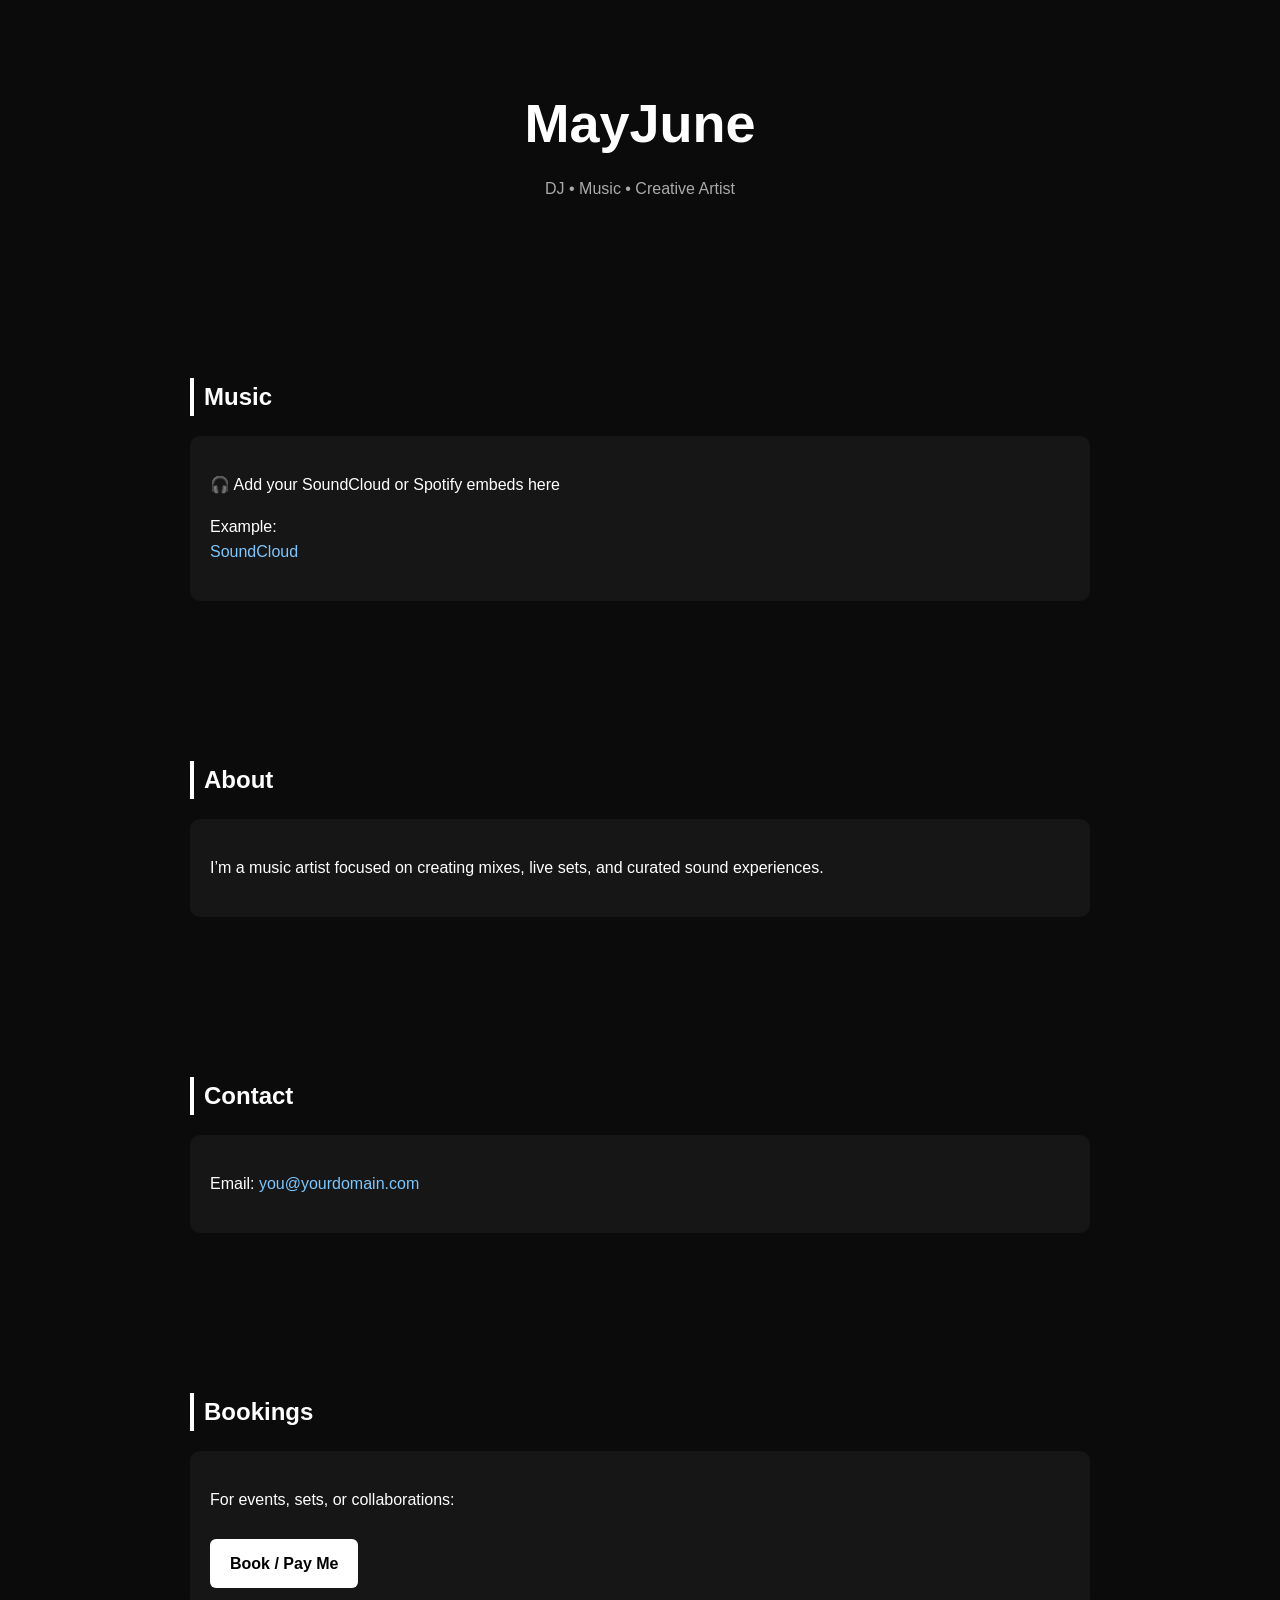
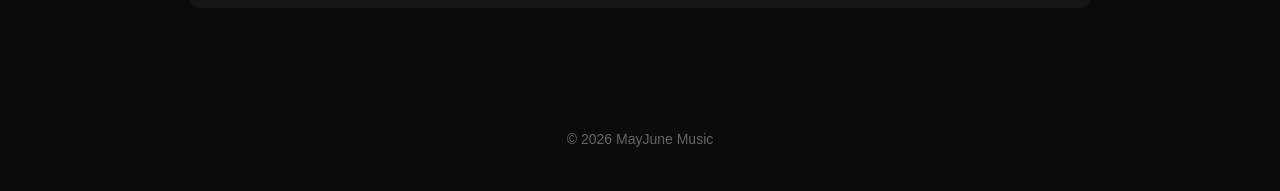
==== index.html @ d5035793 "Rename index.htm to index.html" ====
<!DOCTYPE html>
<html lang="en">
<head>
  <meta charset="UTF-8">
  <meta name="viewport" content="width=device-width, initial-scale=1.0">
  <title>MayJune Music</title>

  <style>
    body {
      margin: 0;
      font-family: Arial, sans-serif;
      background: #0b0b0b;
      color: #ffffff;
      line-height: 1.6;
    }

    header {
      padding: 80px 20px;
      text-align: center;
    }

    h1 {
      font-size: 54px;
      margin: 0;
    }

    p.subtitle {
      color: #aaa;
      margin-top: 10px;
    }

    section {
      padding: 60px 20px;
      max-width: 900px;
      margin: auto;
    }

    h2 {
      border-left: 4px solid white;
      padding-left: 10px;
      margin-bottom: 20px;
    }

    .card {
      background: #161616;
      padding: 20px;
      border-radius: 10px;
      margin-bottom: 20px;
    }

    a {
      color: #7cc7ff;
      text-decoration: none;
    }

    .button {
      display: inline-block;
      padding: 12px 20px;
      background: white;
      color: black;
      border-radius: 6px;
      margin-top: 10px;
      font-weight: bold;
    }

    footer {
      text-align: center;
      padding: 40px;
      color: #666;
      font-size: 14px;
    }
  </style>

</head>

<body>

<header>
  <h1>MayJune</h1>
  <p class="subtitle">DJ • Music • Creative Artist</p>
</header>

<section>
  <h2>Music</h2>

  <div class="card">
    <p>🎧 Add your SoundCloud or Spotify embeds here</p>
    <p>
      Example: <br>
      <a href="https://soundcloud.com" target="_blank">SoundCloud</a>
    </p>
  </div>
</section>

<section>
  <h2>About</h2>

  <div class="card">
    <p>
      I’m a music artist focused on creating mixes, live sets, and curated sound experiences.
    </p>
  </div>
</section>

<section>
  <h2>Contact</h2>

  <div class="card">
    <p>Email: <a href="mailto:you@yourdomain.com">you@yourdomain.com</a></p>
  </div>
</section>

<section>
  <h2>Bookings</h2>

  <div class="card">
    <p>For events, sets, or collaborations:</p>

    <!-- Replace with Stripe/PayPal link -->
    <a class="button" href="https://paypal.me/yourlink" target="_blank">
      Book / Pay Me
    </a>
  </div>
</section>

<footer>
  © 2026 MayJune Music
</footer>

</body>
</html>
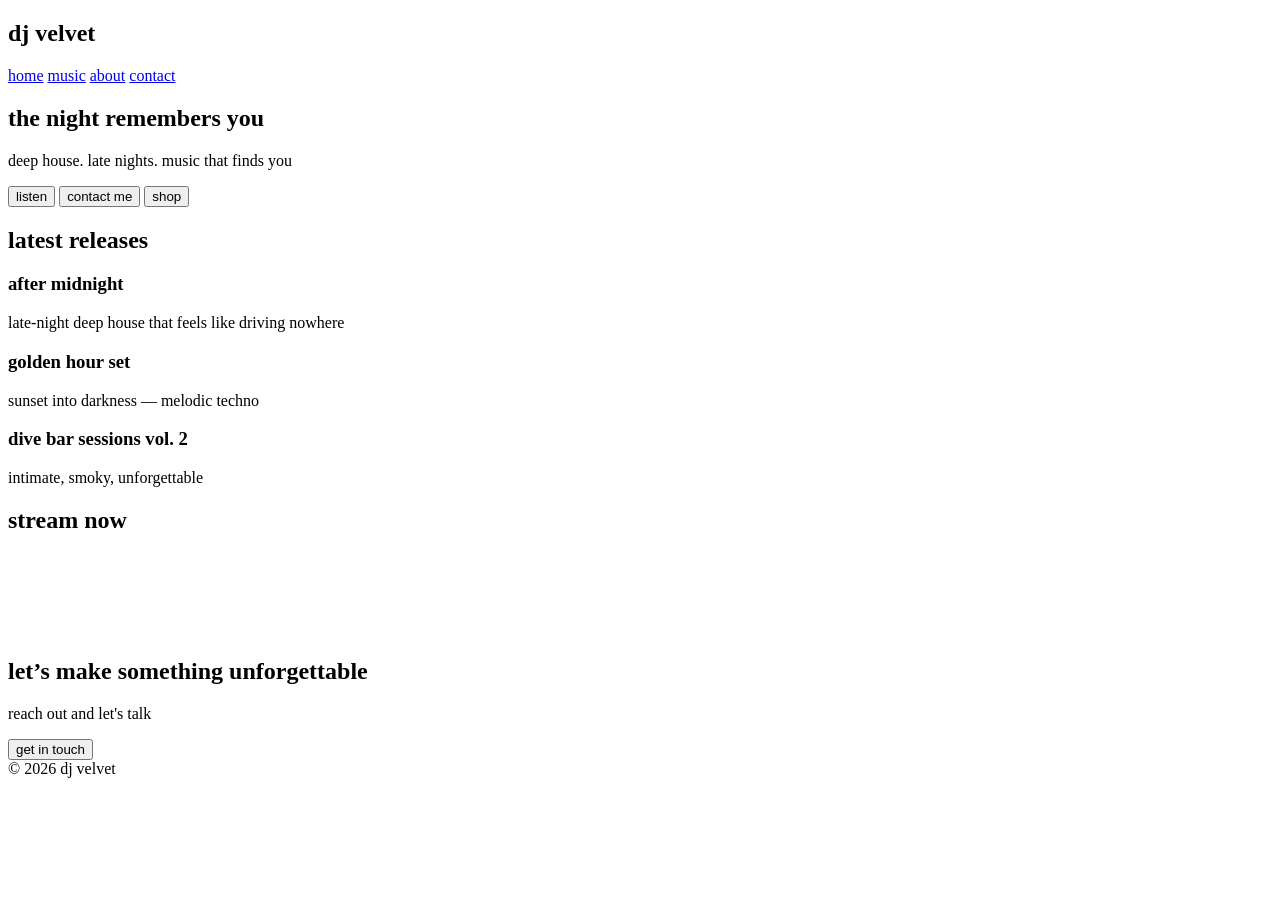
==== commit 0e19e447: "Revamp index.html for DJ" ====
--- a/index.html
+++ b/index.html
@@ -1,130 +1,71 @@
 <!DOCTYPE html>
-<html lang="en">
+<html>
 <head>
-  <meta charset="UTF-8">
-  <meta name="viewport" content="width=device-width, initial-scale=1.0">
-  <title>MayJune Music</title>
-
-  <style>
-    body {
-      margin: 0;
-      font-family: Arial, sans-serif;
-      background: #0b0b0b;
-      color: #ffffff;
-      line-height: 1.6;
-    }
-
-    header {
-      padding: 80px 20px;
-      text-align: center;
-    }
-
-    h1 {
-      font-size: 54px;
-      margin: 0;
-    }
-
-    p.subtitle {
-      color: #aaa;
-      margin-top: 10px;
-    }
-
-    section {
-      padding: 60px 20px;
-      max-width: 900px;
-      margin: auto;
-    }
-
-    h2 {
-      border-left: 4px solid white;
-      padding-left: 10px;
-      margin-bottom: 20px;
-    }
-
-    .card {
-      background: #161616;
-      padding: 20px;
-      border-radius: 10px;
-      margin-bottom: 20px;
-    }
-
-    a {
-      color: #7cc7ff;
-      text-decoration: none;
-    }
-
-    .button {
-      display: inline-block;
-      padding: 12px 20px;
-      background: white;
-      color: black;
-      border-radius: 6px;
-      margin-top: 10px;
-      font-weight: bold;
-    }
-
-    footer {
-      text-align: center;
-      padding: 40px;
-      color: #666;
-      font-size: 14px;
-    }
-  </style>
-
+  <title>DJ Velvet</title>
+  <link rel="stylesheet" href="styles.css">
 </head>
-
 <body>
 
-<header>
-  <h1>MayJune</h1>
-  <p class="subtitle">DJ • Music • Creative Artist</p>
-</header>
+<nav>
+  <h2>dj velvet</h2>
+  <div>
+    <a href="index.html">home</a>
+    <a href="music.html">music</a>
+    <a href="about.html">about</a>
+    <a href="contact.html">contact</a>
+  </div>
+</nav>
 
-<section>
-  <h2>Music</h2>
+<section class="hero">
+  <h1>the night remembers you</h1>
+  <p>deep house. late nights. music that finds you</p>
 
-  <div class="card">
-    <p>🎧 Add your SoundCloud or Spotify embeds here</p>
-    <p>
-      Example: <br>
-      <a href="https://soundcloud.com" target="_blank">SoundCloud</a>
-    </p>
+  <div class="buttons">
+    <button class="primary">listen</button>
+    <button class="secondary">contact me</button>
+    <button class="secondary">shop</button>
   </div>
 </section>
 
-<section>
-  <h2>About</h2>
+<section class="section">
+  <h2>latest releases</h2>
 
-  <div class="card">
-    <p>
-      I’m a music artist focused on creating mixes, live sets, and curated sound experiences.
-    </p>
+  <div class="cards">
+    <div class="card">
+      <h3>after midnight</h3>
+      <p>late-night deep house that feels like driving nowhere</p>
+    </div>
+
+    <div class="card">
+      <h3>golden hour set</h3>
+      <p>sunset into darkness — melodic techno</p>
+    </div>
+
+    <div class="card">
+      <h3>dive bar sessions vol. 2</h3>
+      <p>intimate, smoky, unforgettable</p>
+    </div>
   </div>
 </section>
 
-<section>
-  <h2>Contact</h2>
+<section class="section">
+  <h2>stream now</h2>
 
-  <div class="card">
-    <p>Email: <a href="mailto:you@yourdomain.com">you@yourdomain.com</a></p>
-  </div>
+  <iframe style="border-radius:12px"
+    src="https://open.spotify.com/embed/track/4uLU6hMCjMI75M1A2tKUQC"
+    width="300" height="80" frameBorder="0"
+    allow="autoplay; clipboard-write; encrypted-media; fullscreen">
+  </iframe>
 </section>
 
-<section>
-  <h2>Bookings</h2>
-
-  <div class="card">
-    <p>For events, sets, or collaborations:</p>
-
-    <!-- Replace with Stripe/PayPal link -->
-    <a class="button" href="https://paypal.me/yourlink" target="_blank">
-      Book / Pay Me
-    </a>
-  </div>
+<section class="section">
+  <h2>let’s make something unforgettable</h2>
+  <p>reach out and let's talk</p>
+  <button class="primary">get in touch</button>
 </section>
 
 <footer>
-  © 2026 MayJune Music
+  © 2026 dj velvet
 </footer>
 
 </body>
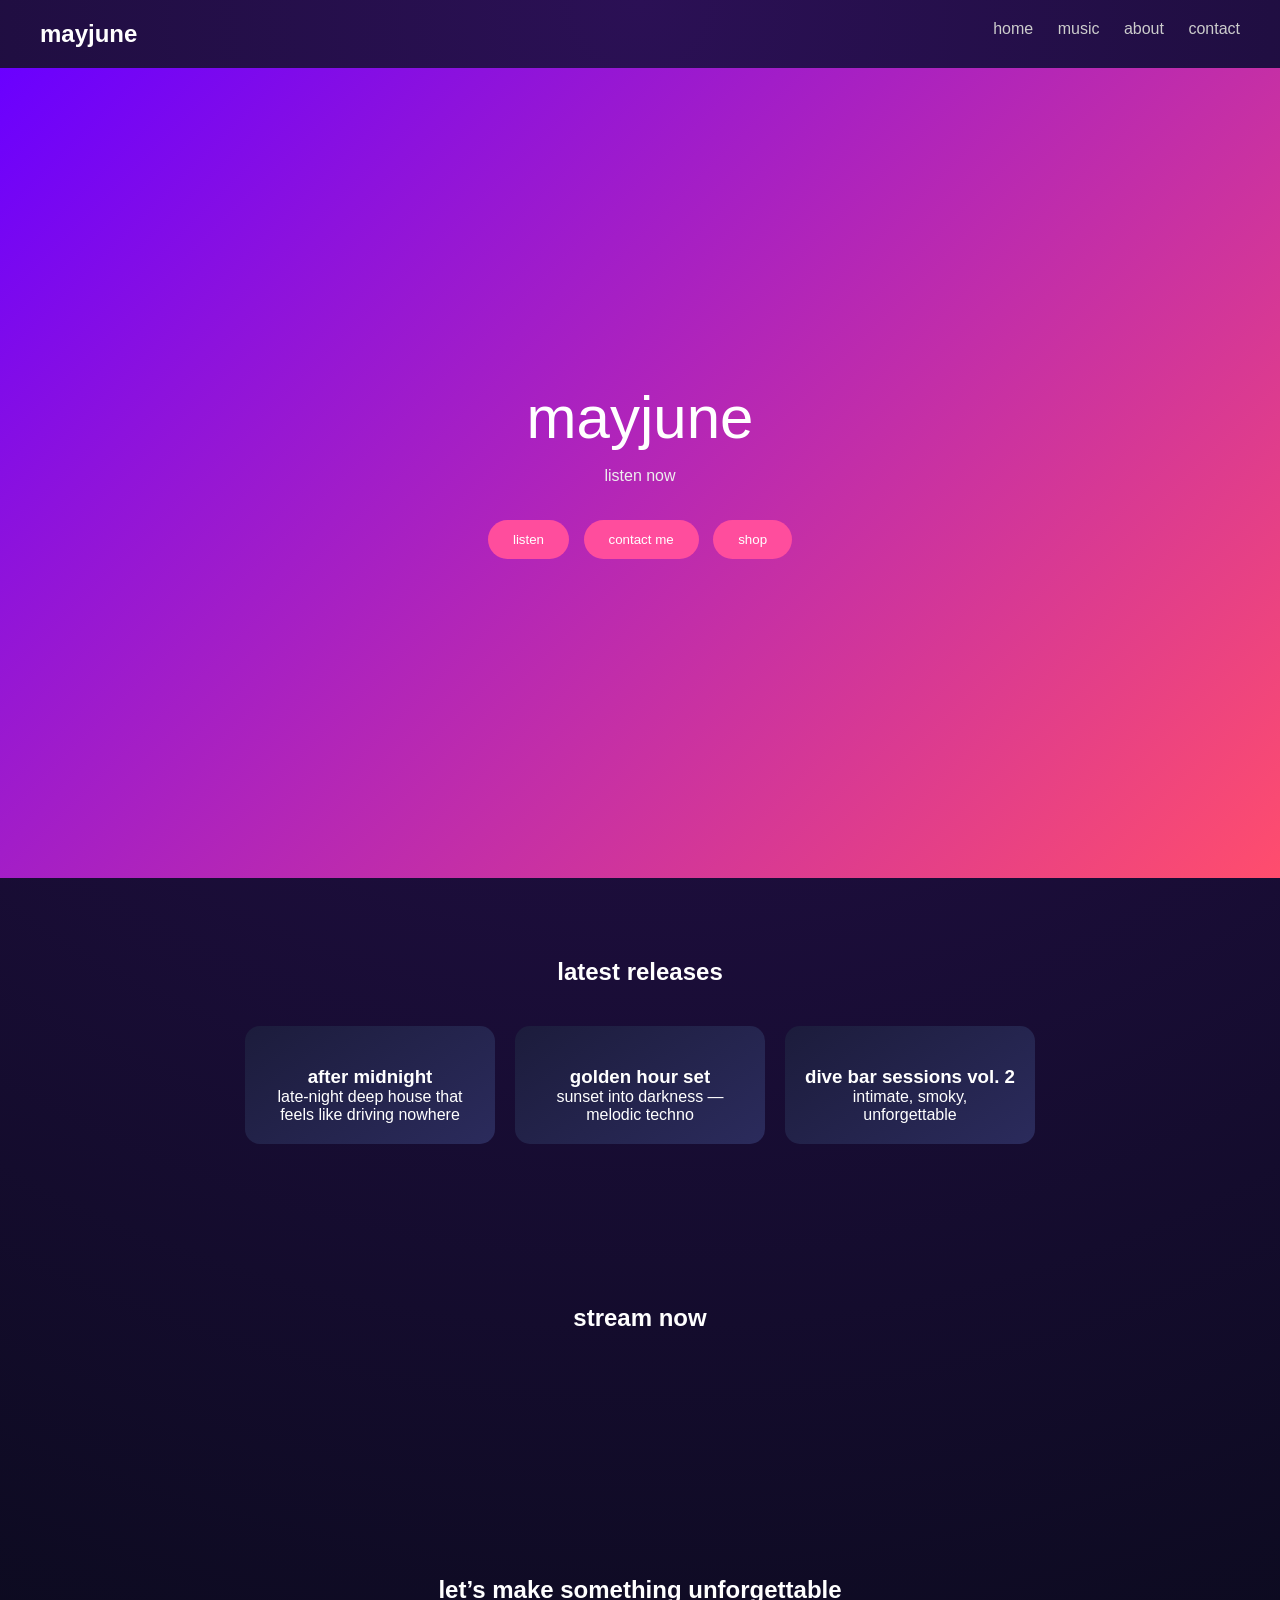
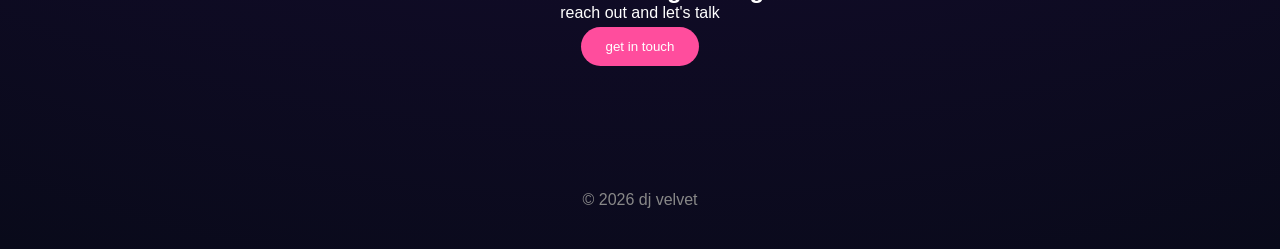
==== commit 9fff1110: "Update title and headings to 'mayjune'" ====
--- a/index.html
+++ b/index.html
@@ -1,13 +1,13 @@
 <!DOCTYPE html>
 <html>
 <head>
-  <title>DJ Velvet</title>
+  <title>mayjune</title>
   <link rel="stylesheet" href="styles.css">
 </head>
 <body>
 
 <nav>
-  <h2>dj velvet</h2>
+  <h2>mayjune</h2>
   <div>
     <a href="index.html">home</a>
     <a href="music.html">music</a>
@@ -17,13 +17,13 @@
 </nav>
 
 <section class="hero">
-  <h1>the night remembers you</h1>
-  <p>deep house. late nights. music that finds you</p>
+  <h1>mayjune</h1>
+  <p>listen now</p>
 
   <div class="buttons">
     <button class="primary">listen</button>
-    <button class="secondary">contact me</button>
-    <button class="secondary">shop</button>
+    <button class="primary">contact me</button>
+    <button class="primary">shop</button>
   </div>
 </section>
 
--- a/styles.css
+++ b/styles.css
@@ -0,0 +1,104 @@
+* {
+  margin: 0;
+  padding: 0;
+  box-sizing: border-box;
+  font-family: 'Helvetica Neue', sans-serif;
+}
+
+body {
+  background: radial-gradient(circle at top, #2b1055, #090a1a);
+  color: white;
+}
+
+/* NAVBAR */
+nav {
+  display: flex;
+  justify-content: space-between;
+  padding: 20px 40px;
+}
+
+nav a {
+  color: #ccc;
+  margin-left: 20px;
+  text-decoration: none;
+}
+
+nav a:hover {
+  color: white;
+}
+
+/* HERO */
+.hero {
+  height: 90vh;
+  display: flex;
+  flex-direction: column;
+  justify-content: center;
+  align-items: center;
+  background: linear-gradient(135deg, #6a00ff, #ff4d6d);
+  text-align: center;
+}
+
+.hero h1 {
+  font-size: 60px;
+  font-weight: 300;
+}
+
+.hero p {
+  margin-top: 15px;
+  color: #eee;
+}
+
+.buttons {
+  margin-top: 30px;
+}
+
+button {
+  padding: 12px 25px;
+  margin: 5px;
+  border-radius: 30px;
+  border: none;
+  cursor: pointer;
+}
+
+.primary {
+  background: #ff4d9d;
+  color: white;
+}
+
+.secondary {
+  background: transparent;
+  border: 1px solid #aaa;
+  color: white;
+}
+
+/* SECTION */
+.section {
+  padding: 80px 40px;
+  text-align: center;
+}
+
+/* CARDS */
+.cards {
+  display: flex;
+  gap: 20px;
+  justify-content: center;
+  margin-top: 40px;
+}
+
+.card {
+  width: 250px;
+  padding: 20px;
+  border-radius: 15px;
+  background: linear-gradient(145deg, #1c1c3c, #2b2b5c);
+}
+
+.card h3 {
+  margin-top: 20px;
+}
+
+/* FOOTER */
+footer {
+  text-align: center;
+  padding: 40px;
+  color: #888;
+}
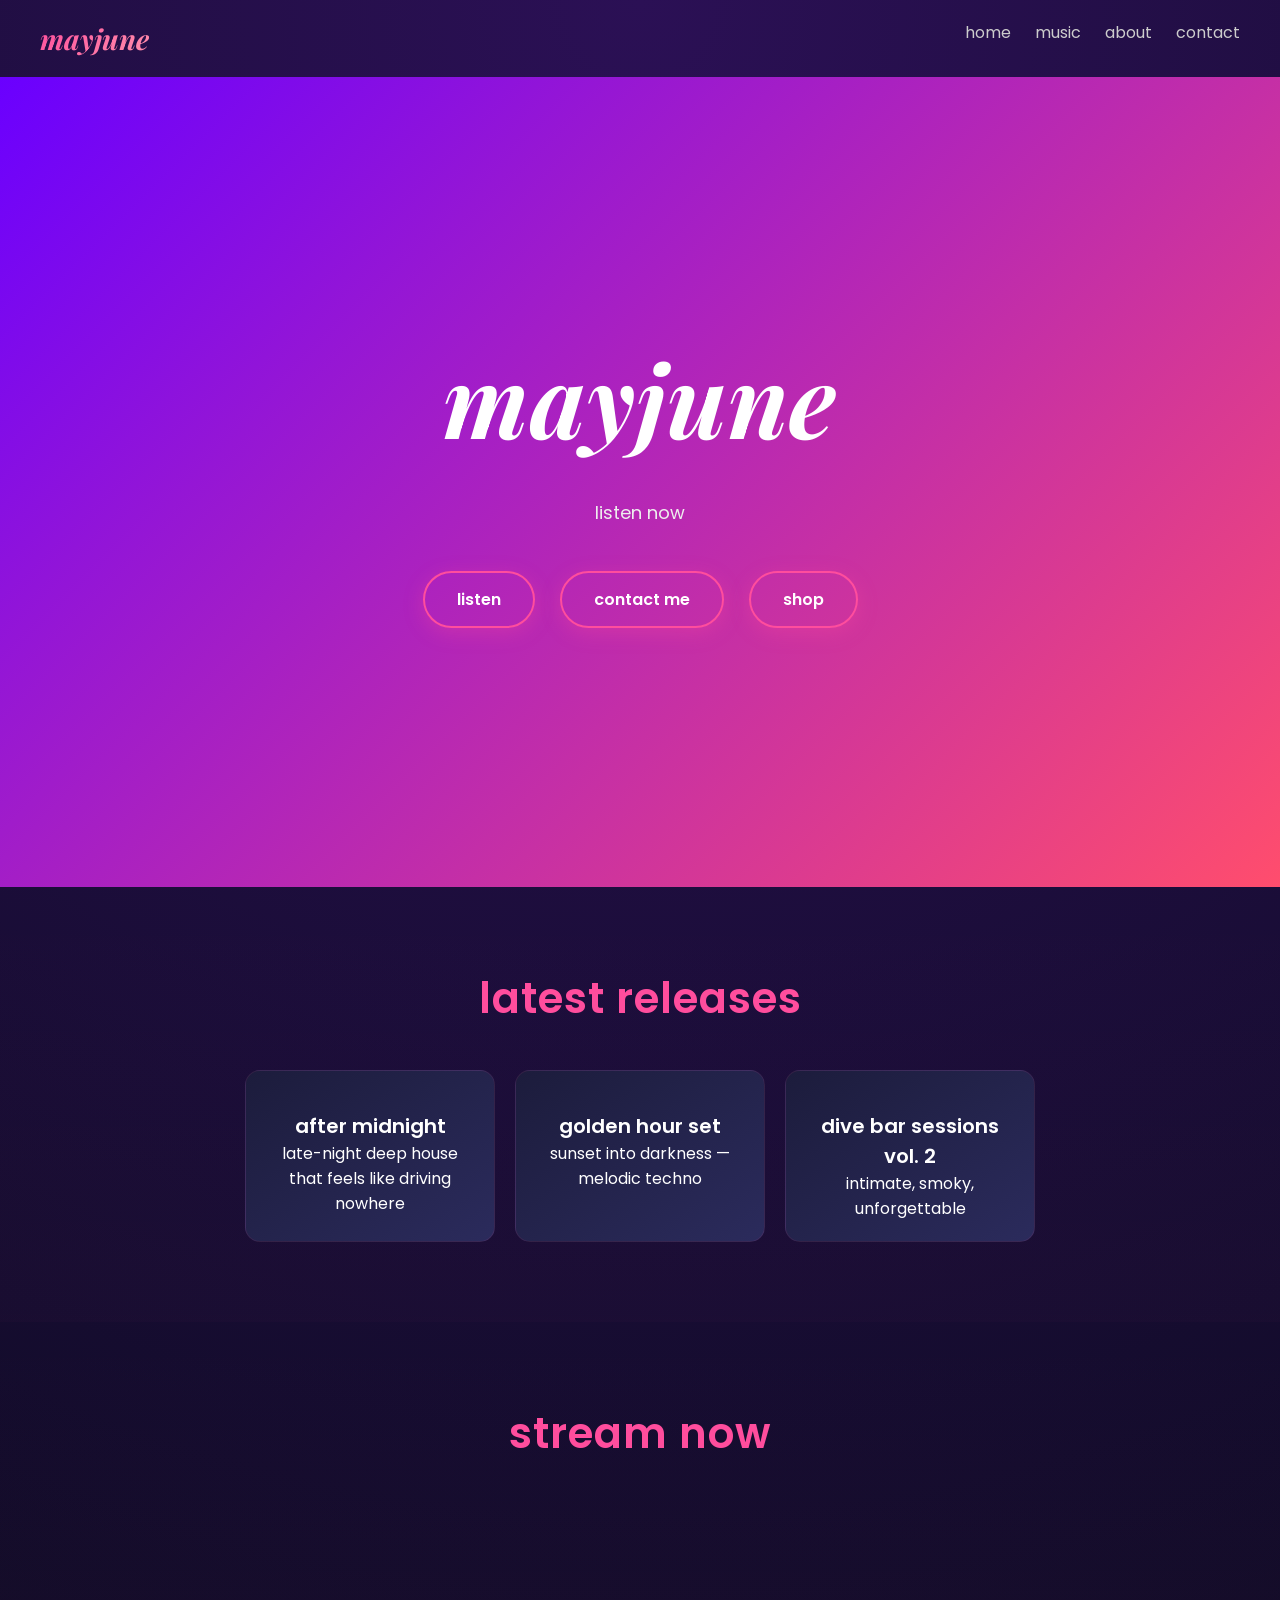
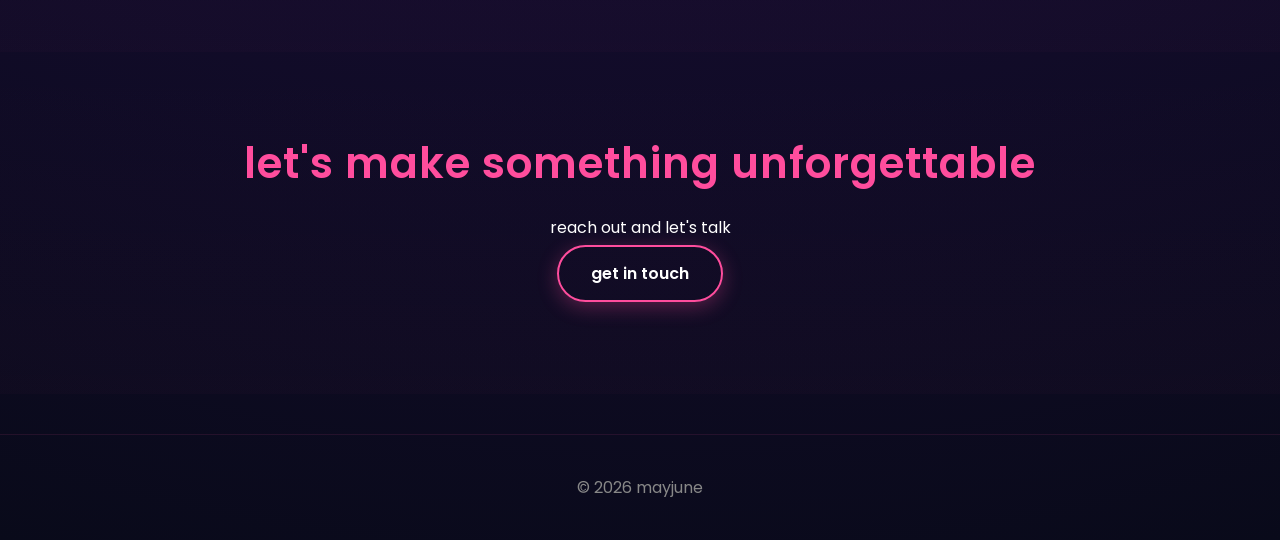
==== commit 92327bc0: "Update: Convert buttons to links, add navigation, replace dj velvet with mayjune" ====
--- a/index.html
+++ b/index.html
@@ -21,9 +21,9 @@
   <p>listen now</p>
 
   <div class="buttons">
-    <button class="primary">listen</button>
-    <button class="primary">contact me</button>
-    <button class="primary">shop</button>
+    <a href="music.html" class="button primary">listen</a>
+    <a href="contact.html" class="button primary">contact me</a>
+    <a href="shop.html" class="button primary">shop</a>
   </div>
 </section>
 
@@ -59,13 +59,13 @@
 </section>
 
 <section class="section">
-  <h2>let’s make something unforgettable</h2>
+  <h2>let's make something unforgettable</h2>
   <p>reach out and let's talk</p>
-  <button class="primary">get in touch</button>
+  <a href="contact.html" class="button primary">get in touch</a>
 </section>
 
 <footer>
-  © 2026 dj velvet
+  © 2026 mayjune
 </footer>
 
 </body>
--- a/styles.css
+++ b/styles.css
@@ -1,8 +1,10 @@
+@import url('https://fonts.googleapis.com/css2?family=Playfair+Display:ital@0;1&family=Poppins:wght@300;400;600&display=swap');
+
 * {
   margin: 0;
   padding: 0;
   box-sizing: border-box;
-  font-family: 'Helvetica Neue', sans-serif;
+  font-family: 'Poppins', sans-serif;
 }
 
 body {
@@ -15,16 +17,27 @@
   display: flex;
   justify-content: space-between;
   padding: 20px 40px;
+}
+
+nav h2 {
+  font-family: 'Playfair Display', serif;
+  font-style: italic;
+  font-size: 28px;
+  background: linear-gradient(135deg, #ff4d9d, #ff8fab);
+  -webkit-background-clip: text;
+  -webkit-text-fill-color: transparent;
+  background-clip: text;
 }
 
 nav a {
   color: #ccc;
   margin-left: 20px;
   text-decoration: none;
+  transition: color 0.3s ease;
 }
 
 nav a:hover {
-  color: white;
+  color: #ff4d9d;
 }
 
 /* HERO */
@@ -39,42 +52,119 @@
 }
 
 .hero h1 {
-  font-size: 60px;
-  font-weight: 300;
+  font-family: 'Playfair Display', serif;
+  font-style: italic;
+  font-size: 100px;
+  font-weight: 700;
+  letter-spacing: 1px;
+  margin-bottom: 20px;
+  animation: fadeInScale 1s ease-in;
+}
+
+@keyframes fadeInScale {
+  from {
+    opacity: 0;
+    transform: scale(0.9);
+  }
+  to {
+    opacity: 1;
+    transform: scale(1);
+  }
 }
 
 .hero p {
   margin-top: 15px;
   color: #eee;
+  font-size: 18px;
 }
 
 .buttons {
-  margin-top: 30px;
-}
-
-button {
-  padding: 12px 25px;
+  margin-top: 40px;
+  display: flex;
+  gap: 15px;
+  justify-content: center;
+  flex-wrap: wrap;
+}
+
+.button {
+  padding: 14px 32px;
   margin: 5px;
   border-radius: 30px;
-  border: none;
+  border: 2px solid;
   cursor: pointer;
+  text-decoration: none;
+  display: inline-block;
+  transition: all 0.3s ease;
+  font-size: 16px;
+  font-weight: 600;
+  position: relative;
+  overflow: hidden;
+}
+
+.button::before {
+  content: '';
+  position: absolute;
+  top: 0;
+  left: -100%;
+  width: 100%;
+  height: 100%;
+  background: rgba(255, 255, 255, 0.2);
+  transition: left 0.3s ease;
+  z-index: -1;
+}
+
+.button:hover::before {
+  left: 100%;
 }
 
 .primary {
-  background: #ff4d9d;
+  background: transparent;
+  border-color: #ff4d9d;
   color: white;
+  box-shadow: 0 5px 20px rgba(255, 77, 157, 0.3);
+}
+
+.primary:hover {
+  transform: translateY(-3px) scale(1.05);
+  box-shadow: 0 15px 40px rgba(255, 77, 157, 0.6);
+  background: linear-gradient(135deg, #ff4d9d, #ff1f7f);
+}
+
+.primary:active {
+  transform: translateY(-1px) scale(1.02);
 }
 
 .secondary {
   background: transparent;
-  border: 1px solid #aaa;
+  border: 2px solid #ff4d9d;
   color: white;
+  transition: all 0.3s ease;
+}
+
+.secondary:hover {
+  background: rgba(255, 77, 157, 0.2);
+  border-color: #ff4d9d;
+  transform: translateY(-3px);
+  box-shadow: 0 10px 30px rgba(255, 77, 157, 0.4);
+}
+
+.secondary:active {
+  transform: translateY(-1px);
 }
 
 /* SECTION */
 .section {
   padding: 80px 40px;
   text-align: center;
+  background: linear-gradient(180deg, transparent, rgba(255, 77, 157, 0.02));
+}
+
+.section h2 {
+  font-size: 42px;
+  font-weight: 600;
+  letter-spacing: 1px;
+  margin-bottom: 20px;
+  color: #ff4d9d;
 }
 
 /* CARDS */
@@ -90,10 +180,22 @@
   padding: 20px;
   border-radius: 15px;
   background: linear-gradient(145deg, #1c1c3c, #2b2b5c);
+  transition: all 0.3s ease;
+  cursor: pointer;
+  border: 1px solid rgba(255, 77, 157, 0.1);
+}
+
+.card:hover {
+  transform: translateY(-10px);
+  border-color: #ff4d9d;
+  background: linear-gradient(145deg, #2b2b5c, #3c3c7c);
+  box-shadow: 0 20px 40px rgba(255, 77, 157, 0.2);
 }
 
 .card h3 {
   margin-top: 20px;
+  font-size: 20px;
+  font-weight: 600;
 }
 
 /* FOOTER */
@@ -101,4 +203,41 @@
   text-align: center;
   padding: 40px;
   color: #888;
-}
+  border-top: 1px solid rgba(255, 77, 157, 0.1);
+  margin-top: 40px;
+}
+
+/* RESPONSIVE DESIGN */
+@media (max-width: 768px) {
+  .cards {
+    flex-direction: column;
+    align-items: center;
+  }
+
+  .hero h1 {
+    font-size: 48px;
+  }
+
+  nav {
+    padding: 20px;
+    flex-direction: column;
+  }
+
+  nav div {
+    margin-top: 15px;
+  }
+
+  nav a {
+    margin-left: 0;
+    margin-right: 15px;
+  }
+
+  .buttons {
+    flex-direction: column;
+    align-items: center;
+  }
+
+  .button {
+    width: 80%;
+  }
+}
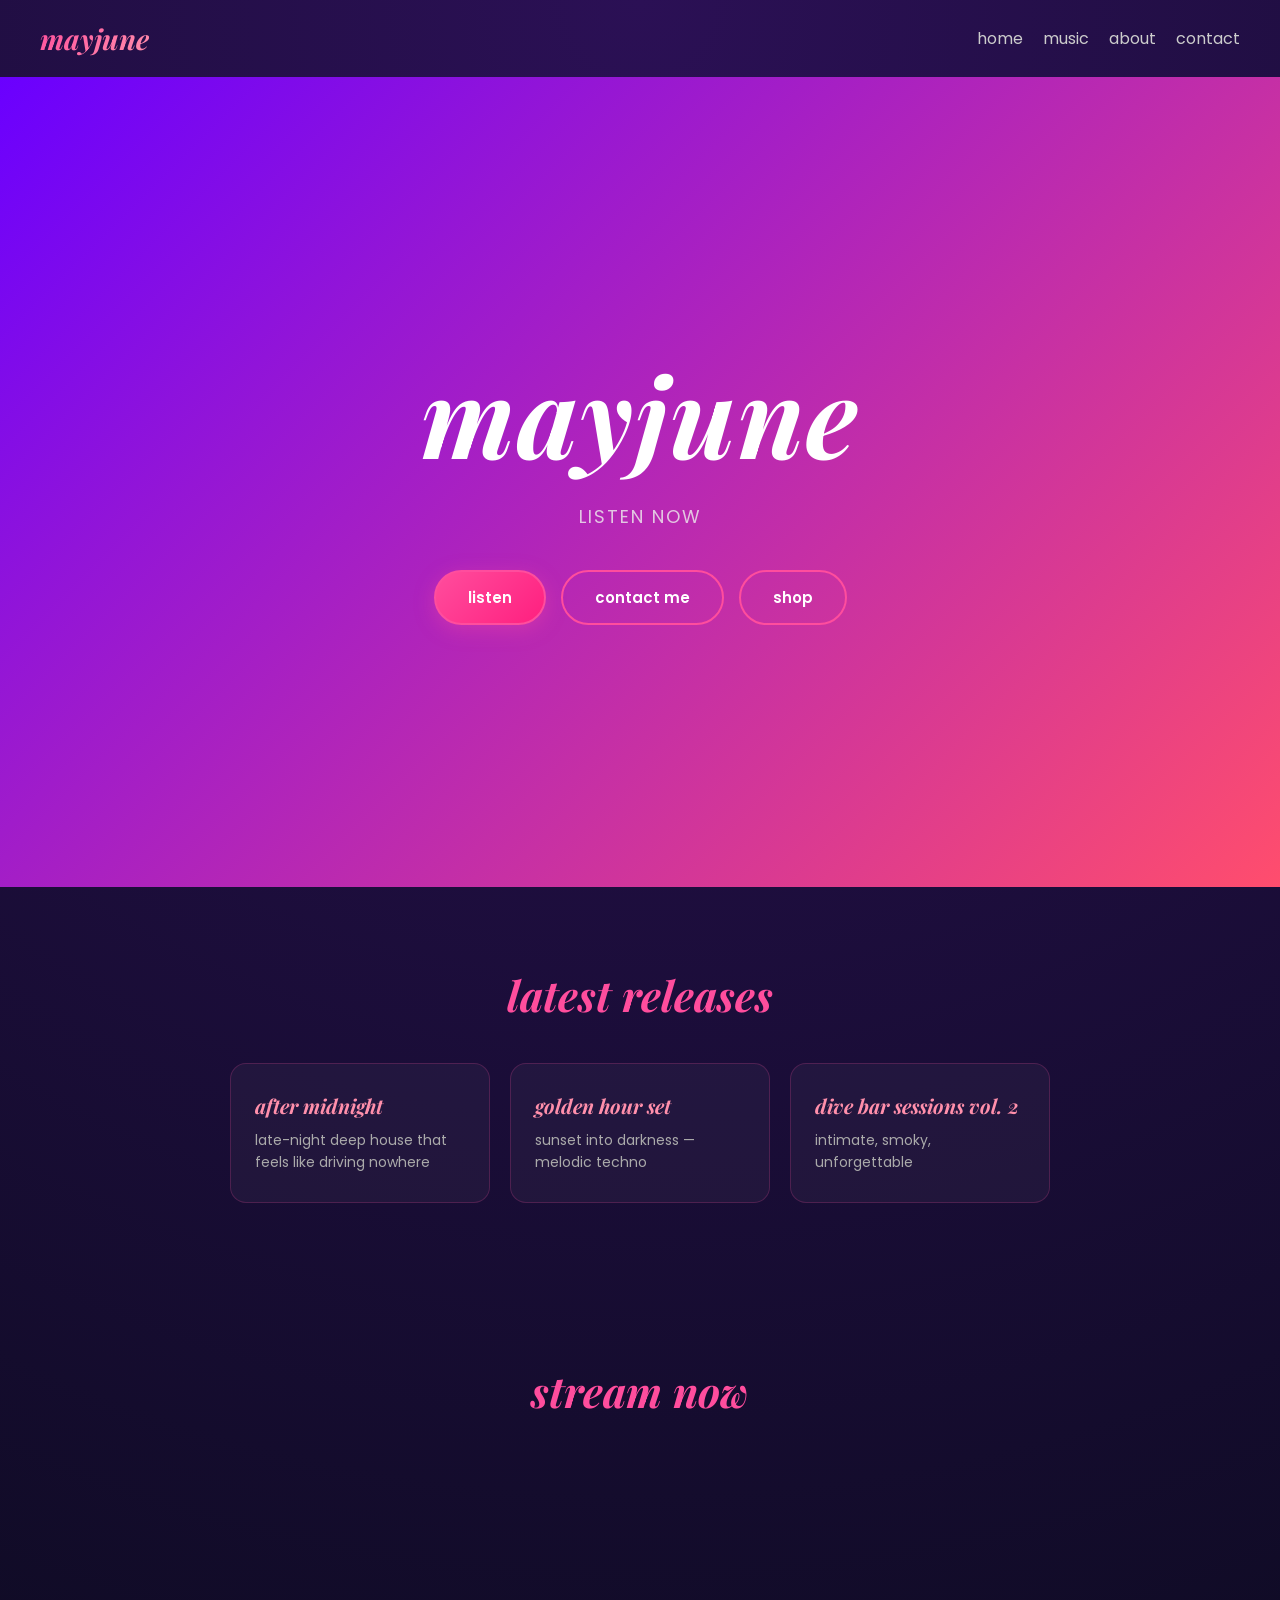
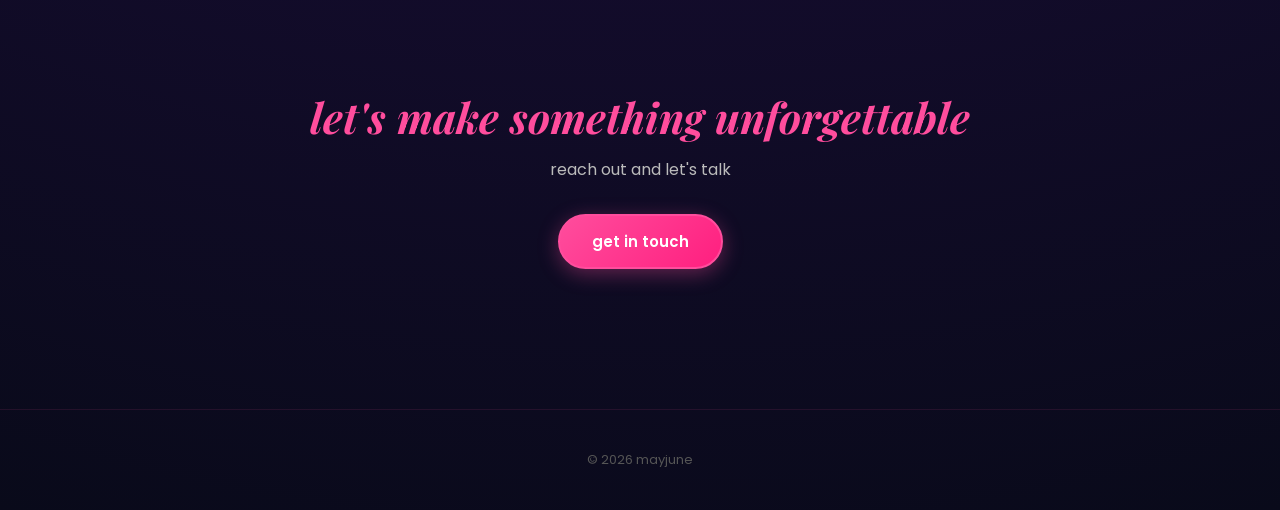
==== commit aa5a8a7e: "Update index.html" ====
--- a/index.html
+++ b/index.html
@@ -8,7 +8,7 @@
 
 <nav>
   <h2>mayjune</h2>
-  <div>
+  <div class="nav-links">
     <a href="index.html">home</a>
     <a href="music.html">music</a>
     <a href="about.html">about</a>
@@ -19,28 +19,24 @@
 <section class="hero">
   <h1>mayjune</h1>
   <p>listen now</p>
-
   <div class="buttons">
     <a href="music.html" class="button primary">listen</a>
-    <a href="contact.html" class="button primary">contact me</a>
-    <a href="shop.html" class="button primary">shop</a>
+    <a href="contact.html" class="button secondary">contact me</a>
+    <a href="shop.html" class="button secondary">shop</a>
   </div>
 </section>
 
 <section class="section">
   <h2>latest releases</h2>
-
   <div class="cards">
     <div class="card">
       <h3>after midnight</h3>
       <p>late-night deep house that feels like driving nowhere</p>
     </div>
-
     <div class="card">
       <h3>golden hour set</h3>
       <p>sunset into darkness — melodic techno</p>
     </div>
-
     <div class="card">
       <h3>dive bar sessions vol. 2</h3>
       <p>intimate, smoky, unforgettable</p>
@@ -50,10 +46,9 @@
 
 <section class="section">
   <h2>stream now</h2>
-
   <iframe style="border-radius:12px"
     src="https://open.spotify.com/embed/track/4uLU6hMCjMI75M1A2tKUQC"
-    width="300" height="80" frameBorder="0"
+    width="100%" height="80" frameBorder="0"
     allow="autoplay; clipboard-write; encrypted-media; fullscreen">
   </iframe>
 </section>
@@ -61,7 +56,7 @@
 <section class="section">
   <h2>let's make something unforgettable</h2>
   <p>reach out and let's talk</p>
-  <a href="contact.html" class="button primary">get in touch</a>
+  <a href="contact.html" class="button primary" style="margin-top: 24px; display: inline-block;">get in touch</a>
 </section>
 
 <footer>
--- a/styles.css
+++ b/styles.css
@@ -8,15 +8,20 @@
 }
 
 body {
+  margin: 0;
   background: radial-gradient(circle at top, #2b1055, #090a1a);
   color: white;
+  overflow-x: hidden;
 }
 
 /* NAVBAR */
 nav {
   display: flex;
   justify-content: space-between;
+  align-items: center;
   padding: 20px 40px;
+  flex-wrap: wrap;
+  gap: 10px;
 }
 
 nav h2 {
@@ -29,9 +34,15 @@
   background-clip: text;
 }
 
+.nav-links {
+  display: flex;
+  flex-wrap: wrap;
+  gap: 4px;
+}
+
 nav a {
   color: #ccc;
-  margin-left: 20px;
+  margin-left: 16px;
   text-decoration: none;
   transition: color 0.3s ease;
 }
@@ -42,42 +53,61 @@
 
 /* HERO */
 .hero {
-  height: 90vh;
+  min-height: 90vh;
   display: flex;
   flex-direction: column;
   justify-content: center;
   align-items: center;
   background: linear-gradient(135deg, #6a00ff, #ff4d6d);
   text-align: center;
+  padding: 60px 20px;
 }
 
 .hero h1 {
   font-family: 'Playfair Display', serif;
   font-style: italic;
-  font-size: 100px;
+  font-size: clamp(48px, 12vw, 110px);
   font-weight: 700;
-  letter-spacing: 1px;
-  margin-bottom: 20px;
+  letter-spacing: 2px;
+  margin-bottom: 16px;
   animation: fadeInScale 1s ease-in;
 }
 
+.hero p {
+  color: #eee;
+  font-size: clamp(15px, 2vw, 18px);
+  letter-spacing: 2px;
+  text-transform: uppercase;
+  opacity: 0.8;
+}
+
 @keyframes fadeInScale {
-  from {
-    opacity: 0;
-    transform: scale(0.9);
-  }
-  to {
-    opacity: 1;
-    transform: scale(1);
-  }
-}
-
-.hero p {
-  margin-top: 15px;
+  from { opacity: 0; transform: scale(0.9); }
+  to   { opacity: 1; transform: scale(1); }
+}
+
+/* SMALL HERO (contact, about, etc.) */
+.hero-small {
+  padding: 80px 40px;
+  text-align: center;
+  background: linear-gradient(135deg, #6a00ff, #ff4d6d);
+}
+
+.hero-small h1 {
+  font-family: 'Playfair Display', serif;
+  font-style: italic;
+  font-size: clamp(36px, 8vw, 64px);
+  font-weight: 700;
+  margin-bottom: 15px;
+}
+
+.hero-small p {
+  font-size: 18px;
   color: #eee;
-  font-size: 18px;
-}
-
+  opacity: 0.85;
+}
+
+/* BUTTONS */
 .buttons {
   margin-top: 40px;
   display: flex;
@@ -88,156 +118,239 @@
 
 .button {
   padding: 14px 32px;
-  margin: 5px;
   border-radius: 30px;
-  border: 2px solid;
+  border: 2px solid #ff4d9d;
   cursor: pointer;
   text-decoration: none;
   display: inline-block;
   transition: all 0.3s ease;
-  font-size: 16px;
+  font-size: 15px;
   font-weight: 600;
-  position: relative;
-  overflow: hidden;
-}
-
-.button::before {
-  content: '';
-  position: absolute;
-  top: 0;
-  left: -100%;
-  width: 100%;
-  height: 100%;
-  background: rgba(255, 255, 255, 0.2);
-  transition: left 0.3s ease;
-  z-index: -1;
-}
-
-.button:hover::before {
-  left: 100%;
-}
-
+  font-family: 'Poppins', sans-serif;
+}
+
+/* Filled — main call to action */
 .primary {
-  background: transparent;
-  border-color: #ff4d9d;
+  background: linear-gradient(135deg, #ff4d9d, #ff1f7f);
   color: white;
-  box-shadow: 0 5px 20px rgba(255, 77, 157, 0.3);
+  box-shadow: 0 5px 20px rgba(255, 77, 157, 0.35);
 }
 
 .primary:hover {
-  transform: translateY(-3px) scale(1.05);
+  transform: translateY(-3px) scale(1.04);
   box-shadow: 0 15px 40px rgba(255, 77, 157, 0.6);
-  background: linear-gradient(135deg, #ff4d9d, #ff1f7f);
-}
-
-.primary:active {
-  transform: translateY(-1px) scale(1.02);
-}
-
+}
+
+/* Outline — secondary actions */
 .secondary {
   background: transparent;
-  border: 2px solid #ff4d9d;
   color: white;
-  transition: all 0.3s ease;
 }
 
 .secondary:hover {
-  background: rgba(255, 77, 157, 0.2);
-  border-color: #ff4d9d;
+  background: rgba(255, 77, 157, 0.18);
   transform: translateY(-3px);
-  box-shadow: 0 10px 30px rgba(255, 77, 157, 0.4);
-}
-
-.secondary:active {
-  transform: translateY(-1px);
-}
-
-/* SECTION */
+}
+
+/* GENERAL SECTION */
 .section {
   padding: 80px 40px;
   text-align: center;
-  background: linear-gradient(180deg, transparent, rgba(255, 77, 157, 0.02));
 }
 
 .section h2 {
-  font-size: 42px;
-  font-weight: 600;
-  letter-spacing: 1px;
-  margin-bottom: 20px;
+  font-size: clamp(26px, 5vw, 42px);
+  margin-bottom: 12px;
   color: #ff4d9d;
-}
-
-/* CARDS */
+  font-family: 'Playfair Display', serif;
+  font-style: italic;
+}
+
+.section > p {
+  color: #bbb;
+  margin-bottom: 8px;
+}
+
+/* RELEASE CARDS */
 .cards {
   display: flex;
   gap: 20px;
   justify-content: center;
+  flex-wrap: wrap;
   margin-top: 40px;
 }
 
 .card {
-  width: 250px;
-  padding: 20px;
-  border-radius: 15px;
-  background: linear-gradient(145deg, #1c1c3c, #2b2b5c);
+  background: rgba(255, 255, 255, 0.04);
+  border: 1px solid rgba(255, 77, 157, 0.2);
+  border-radius: 16px;
+  padding: 28px 24px;
+  width: 260px;
+  text-align: left;
+  transition: transform 0.3s ease, box-shadow 0.3s ease;
+}
+
+.card:hover {
+  transform: translateY(-6px);
+  box-shadow: 0 12px 40px rgba(255, 77, 157, 0.2);
+}
+
+.card h3 {
+  font-family: 'Playfair Display', serif;
+  font-style: italic;
+  font-size: 20px;
+  color: #ff8fab;
+  margin-bottom: 10px;
+}
+
+.card p {
+  font-size: 14px;
+  color: #aaa;
+  line-height: 1.6;
+}
+
+/* SPOTIFY EMBED */
+.section iframe {
+  display: block;
+  margin: 30px auto 0;
+  max-width: 600px;
+  width: 100%;
+}
+
+/* CONTACT SECTION */
+.contact-section {
+  padding: 80px 40px;
+}
+
+.contact-container {
+  max-width: 860px;
+  margin: 0 auto;
+  display: grid;
+  grid-template-columns: repeat(auto-fit, minmax(280px, 1fr));
+  gap: 60px;
+  align-items: start;
+}
+
+/* THE FORM — constrained so it doesn't stretch */
+.contact-form {
+  width: 100%;
+}
+
+.form-group {
+  margin-bottom: 18px;
+}
+
+.form-group input,
+.form-group textarea {
+  width: 100%;
+  padding: 12px 16px;
+  border: 2px solid rgba(255, 77, 157, 0.3);
+  border-radius: 8px;
+  background: rgba(255, 77, 157, 0.05);
+  color: white;
+  font-size: 14px;
+  font-family: 'Poppins', sans-serif;
   transition: all 0.3s ease;
-  cursor: pointer;
-  border: 1px solid rgba(255, 77, 157, 0.1);
-}
-
-.card:hover {
-  transform: translateY(-10px);
+}
+
+.form-group input::placeholder,
+.form-group textarea::placeholder {
+  color: rgba(255, 255, 255, 0.35);
+}
+
+.form-group input:focus,
+.form-group textarea:focus {
+  outline: none;
   border-color: #ff4d9d;
-  background: linear-gradient(145deg, #2b2b5c, #3c3c7c);
-  box-shadow: 0 20px 40px rgba(255, 77, 157, 0.2);
-}
-
-.card h3 {
-  margin-top: 20px;
-  font-size: 20px;
-  font-weight: 600;
+  background: rgba(255, 77, 157, 0.1);
+}
+
+/* CONTACT INFO */
+.contact-info p {
+  color: #ddd;
+  margin-bottom: 10px;
+  line-height: 1.6;
+}
+
+.info-item {
+  margin-bottom: 28px;
+  padding-bottom: 28px;
+  border-bottom: 1px solid rgba(255, 77, 157, 0.1);
+}
+
+.info-item:last-child {
+  border-bottom: none;
+  margin-bottom: 0;
+  padding-bottom: 0;
+}
+
+.info-item h3 {
+  color: #ff4d9d;
+  margin-bottom: 6px;
+  font-size: 14px;
+  text-transform: uppercase;
+  letter-spacing: 1px;
+}
+
+.info-item a {
+  color: #ff8fab;
+  text-decoration: none;
+}
+
+.info-item a:hover {
+  color: #ff4d9d;
 }
 
 /* FOOTER */
 footer {
   text-align: center;
   padding: 40px;
-  color: #888;
+  color: #555;
   border-top: 1px solid rgba(255, 77, 157, 0.1);
-  margin-top: 40px;
-}
-
-/* RESPONSIVE DESIGN */
+  margin-top: 60px;
+  font-size: 13px;
+}
+
+/* ─── MOBILE ──────────────────────────────────────────────────
+   clamp() handles font sizes automatically above.
+   This section only handles layout shifts.
+──────────────────────────────────────────────────────────────── */
 @media (max-width: 768px) {
-  .cards {
-    flex-direction: column;
-    align-items: center;
-  }
-
-  .hero h1 {
-    font-size: 48px;
-  }
-
   nav {
     padding: 20px;
     flex-direction: column;
-  }
-
-  nav div {
-    margin-top: 15px;
+    align-items: flex-start;
+  }
+
+  .nav-links {
+    flex-direction: row;
+    gap: 0;
   }
 
   nav a {
     margin-left: 0;
-    margin-right: 15px;
-  }
-
-  .buttons {
-    flex-direction: column;
-    align-items: center;
-  }
-
-  .button {
-    width: 80%;
-  }
-}
+    margin-right: 16px;
+  }
+
+  .section {
+    padding: 60px 20px;
+  }
+
+  .hero-small {
+    padding: 60px 20px;
+  }
+
+  .contact-section {
+    padding: 60px 20px;
+  }
+
+  .contact-container {
+    grid-template-columns: 1fr;
+    gap: 40px;
+  }
+
+  .card {
+    width: 100%;
+    max-width: 340px;
+  }
+}
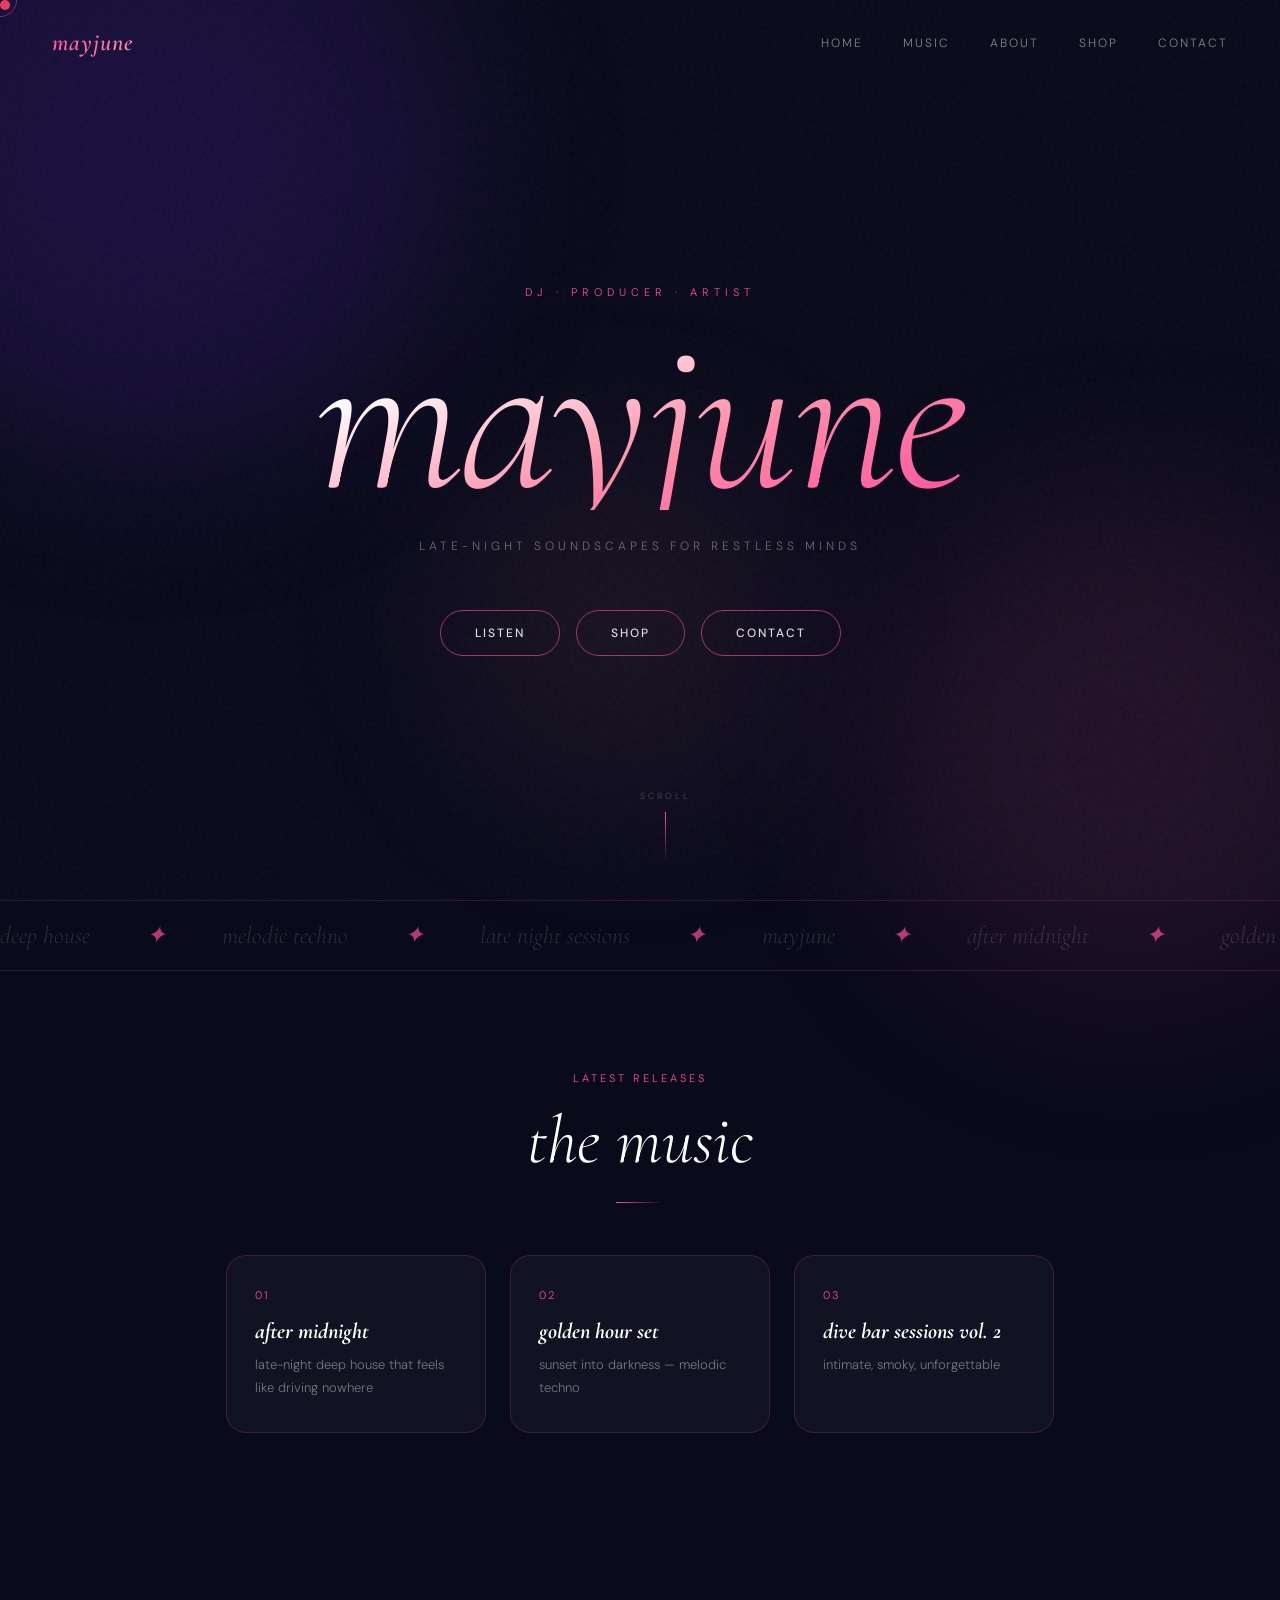
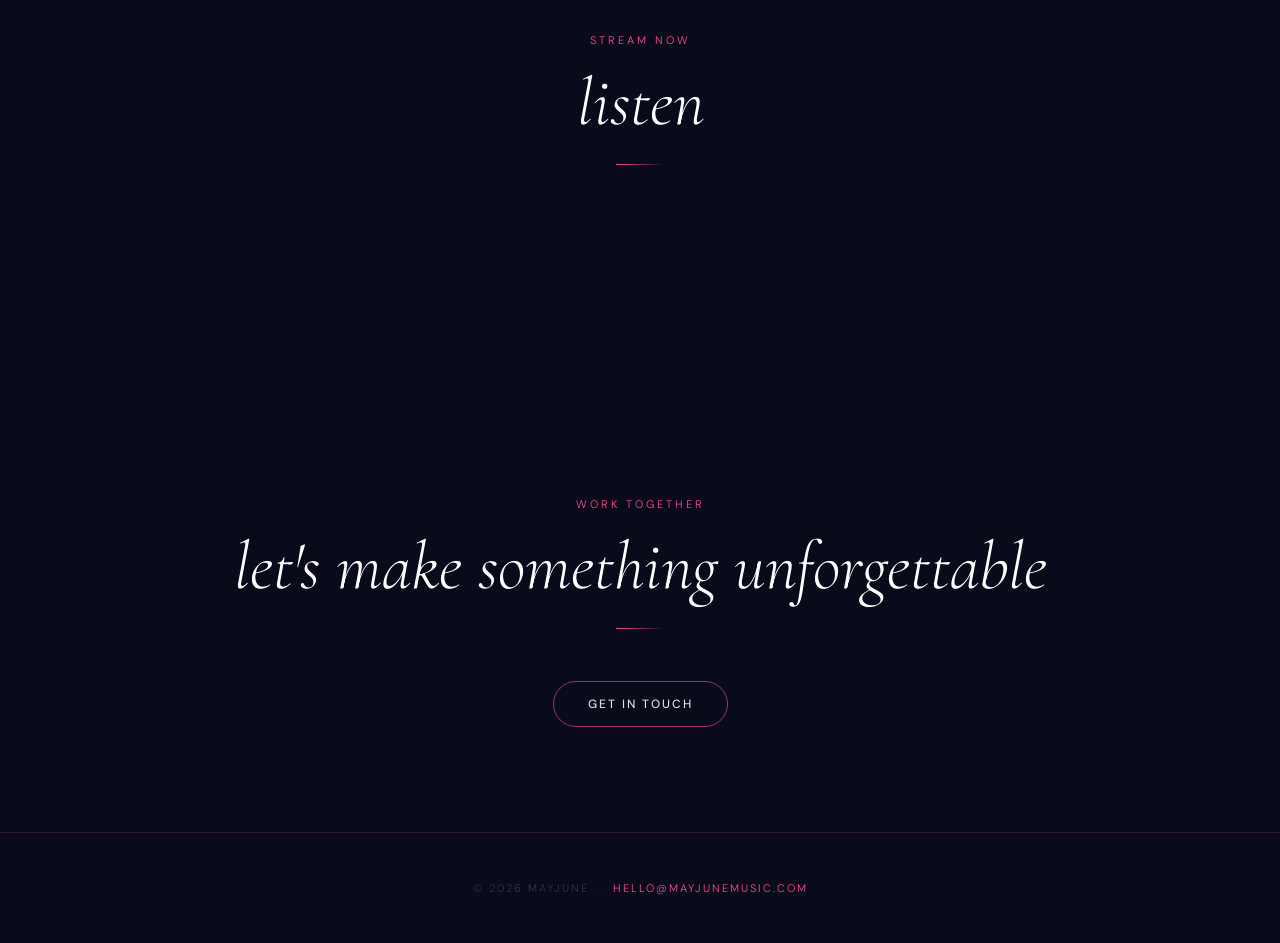
==== commit 70ade1a2: "revamp" ====
--- a/index.html
+++ b/index.html
@@ -1,67 +1,143 @@
 <!DOCTYPE html>
-<html>
+<html lang="en">
 <head>
+  <meta charset="UTF-8">
+  <meta name="viewport" content="width=device-width, initial-scale=1.0">
   <title>mayjune</title>
   <link rel="stylesheet" href="styles.css">
 </head>
 <body>
 
-<nav>
+<div class="cursor" id="cursor"></div>
+<div class="cursor-ring" id="cursorRing"></div>
+
+<div class="orb orb-1"></div>
+<div class="orb orb-2"></div>
+<div class="orb orb-3"></div>
+
+<nav id="nav">
   <h2>mayjune</h2>
   <div class="nav-links">
     <a href="index.html">home</a>
     <a href="music.html">music</a>
     <a href="about.html">about</a>
+    <a href="shop.html">shop</a>
     <a href="contact.html">contact</a>
   </div>
 </nav>
 
 <section class="hero">
+  <p class="hero-eyebrow">dj · producer · artist</p>
   <h1>mayjune</h1>
-  <p>listen now</p>
+  <p class="hero-sub">late-night soundscapes for restless minds</p>
   <div class="buttons">
-    <a href="music.html" class="button primary">listen</a>
-    <a href="contact.html" class="button secondary">contact me</a>
-    <a href="shop.html" class="button secondary">shop</a>
+    <a href="music.html" class="button">listen</a>
+    <a href="shop.html" class="button">shop</a>
+    <a href="contact.html" class="button">contact</a>
+  </div>
+  <div class="hero-scroll">
+    <span>scroll</span>
+    <div class="scroll-line"></div>
   </div>
 </section>
 
+<div class="marquee-wrap">
+  <div class="marquee-track">
+    <span>deep house</span><span class="a">✦</span>
+    <span>melodic techno</span><span class="a">✦</span>
+    <span>late night sessions</span><span class="a">✦</span>
+    <span>mayjune</span><span class="a">✦</span>
+    <span>after midnight</span><span class="a">✦</span>
+    <span>golden hour</span><span class="a">✦</span>
+    <span>deep house</span><span class="a">✦</span>
+    <span>melodic techno</span><span class="a">✦</span>
+    <span>late night sessions</span><span class="a">✦</span>
+    <span>mayjune</span><span class="a">✦</span>
+    <span>after midnight</span><span class="a">✦</span>
+    <span>golden hour</span><span class="a">✦</span>
+  </div>
+</div>
+
 <section class="section">
-  <h2>latest releases</h2>
+  <span class="section-tag">latest releases</span>
+  <h2>the music</h2>
+  <div class="divider"></div>
   <div class="cards">
-    <div class="card">
+    <div class="card fade-in">
+      <span class="card-num">01</span>
       <h3>after midnight</h3>
       <p>late-night deep house that feels like driving nowhere</p>
     </div>
-    <div class="card">
+    <div class="card fade-in" style="transition-delay: 0.1s">
+      <span class="card-num">02</span>
       <h3>golden hour set</h3>
       <p>sunset into darkness — melodic techno</p>
     </div>
-    <div class="card">
+    <div class="card fade-in" style="transition-delay: 0.2s">
+      <span class="card-num">03</span>
       <h3>dive bar sessions vol. 2</h3>
       <p>intimate, smoky, unforgettable</p>
     </div>
   </div>
 </section>
 
-<section class="section">
-  <h2>stream now</h2>
-  <iframe style="border-radius:12px"
+<section class="section fade-in">
+  <span class="section-tag">stream now</span>
+  <h2>listen</h2>
+  <div class="divider"></div>
+  <iframe style="border-radius:14px"
     src="https://open.spotify.com/embed/track/4uLU6hMCjMI75M1A2tKUQC"
     width="100%" height="80" frameBorder="0"
     allow="autoplay; clipboard-write; encrypted-media; fullscreen">
   </iframe>
 </section>
 
-<section class="section">
+<section class="section fade-in">
+  <span class="section-tag">work together</span>
   <h2>let's make something unforgettable</h2>
-  <p>reach out and let's talk</p>
-  <a href="contact.html" class="button primary" style="margin-top: 24px; display: inline-block;">get in touch</a>
+  <div class="divider"></div>
+  <a href="contact.html" class="button">get in touch</a>
 </section>
 
 <footer>
-  © 2026 mayjune
+  © 2026 mayjune &nbsp;·&nbsp; <a href="mailto:hello@mayjunemusic.com">hello@mayjunemusic.com</a>
 </footer>
 
+<script>
+  // Custom cursor
+  const cursor = document.getElementById('cursor');
+  const ring = document.getElementById('cursorRing');
+  let mx = 0, my = 0, rx = 0, ry = 0;
+
+  document.addEventListener('mousemove', e => {
+    mx = e.clientX; my = e.clientY;
+    cursor.style.transform = `translate(${mx - 5}px, ${my - 5}px)`;
+  });
+
+  function animateRing() {
+    rx += (mx - rx - 17) * 0.12;
+    ry += (my - ry - 17) * 0.12;
+    ring.style.transform = `translate(${rx}px, ${ry}px)`;
+    requestAnimationFrame(animateRing);
+  }
+  animateRing();
+
+  document.querySelectorAll('a, button, .card, .tag').forEach(el => {
+    el.addEventListener('mouseenter', () => ring.classList.add('hovered'));
+    el.addEventListener('mouseleave', () => ring.classList.remove('hovered'));
+  });
+
+  // Sticky nav
+  const nav = document.getElementById('nav');
+  window.addEventListener('scroll', () => {
+    nav.classList.toggle('scrolled', window.scrollY > 40);
+  });
+
+  // Scroll fade-in
+  const observer = new IntersectionObserver(entries => {
+    entries.forEach(e => { if (e.isIntersecting) e.target.classList.add('visible'); });
+  }, { threshold: 0.15 });
+  document.querySelectorAll('.fade-in').forEach(el => observer.observe(el));
+</script>
 </body>
-</html>
+</html>
--- a/styles.css
+++ b/styles.css
@@ -1,356 +1,645 @@
-@import url('https://fonts.googleapis.com/css2?family=Playfair+Display:ital@0;1&family=Poppins:wght@300;400;600&display=swap');
-
-* {
-  margin: 0;
-  padding: 0;
-  box-sizing: border-box;
-  font-family: 'Poppins', sans-serif;
-}
+@import url('https://fonts.googleapis.com/css2?family=Cormorant+Garamond:ital,wght@0,300;0,600;1,300;1,600&family=DM+Sans:wght@300;400;500&display=swap');
+
+:root {
+  --pink:    #ff4d9d;
+  --pink2:   #ff8fab;
+  --violet:  #7b2fff;
+  --deep:    #090a1a;
+  --surface: rgba(255,255,255,0.04);
+  --border:  rgba(255, 77, 157, 0.18);
+}
+
+*, *::before, *::after { margin: 0; padding: 0; box-sizing: border-box; }
+html { scroll-behavior: smooth; }
 
 body {
-  margin: 0;
-  background: radial-gradient(circle at top, #2b1055, #090a1a);
+  background: var(--deep);
   color: white;
+  font-family: 'DM Sans', sans-serif;
+  font-weight: 300;
   overflow-x: hidden;
-}
-
-/* NAVBAR */
+  cursor: none;
+}
+
+/* GRAIN OVERLAY */
+body::before {
+  content: '';
+  position: fixed;
+  inset: 0;
+  background-image: url("data:image/svg+xml,%3Csvg viewBox='0 0 256 256' xmlns='http://www.w3.org/2000/svg'%3E%3Cfilter id='noise'%3E%3CfeTurbulence type='fractalNoise' baseFrequency='0.9' numOctaves='4' stitchTiles='stitch'/%3E%3C/filter%3E%3Crect width='100%25' height='100%25' filter='url(%23noise)' opacity='1'/%3E%3C/svg%3E");
+  opacity: 0.035;
+  pointer-events: none;
+  z-index: 1000;
+}
+
+/* CUSTOM CURSOR */
+.cursor {
+  width: 10px; height: 10px;
+  background: var(--pink);
+  border-radius: 50%;
+  position: fixed; top: 0; left: 0;
+  pointer-events: none;
+  z-index: 9999;
+  mix-blend-mode: difference;
+  transition: transform 0.1s;
+}
+.cursor-ring {
+  width: 34px; height: 34px;
+  border: 1px solid rgba(255,77,157,0.45);
+  border-radius: 50%;
+  position: fixed; top: 0; left: 0;
+  pointer-events: none;
+  z-index: 9998;
+  transition: width 0.25s, height 0.25s, border-color 0.25s;
+}
+.cursor-ring.hovered {
+  width: 54px; height: 54px;
+  border-color: var(--pink);
+}
+
+/* AMBIENT ORBS */
+.orb {
+  position: fixed;
+  border-radius: 50%;
+  filter: blur(90px);
+  pointer-events: none;
+  z-index: 0;
+}
+.orb-1 { width: 600px; height: 600px; background: rgba(123,47,255,0.15); top: -150px; left: -150px; animation: drift1 20s ease-in-out infinite alternate; }
+.orb-2 { width: 500px; height: 500px; background: rgba(255,77,157,0.1); bottom: -100px; right: -100px; animation: drift2 24s ease-in-out infinite alternate; }
+.orb-3 { width: 350px; height: 350px; background: rgba(255,143,171,0.07); top: 50%; left: 35%; animation: drift1 16s ease-in-out infinite alternate-reverse; }
+
+@keyframes drift1 { to { transform: translate(50px, 70px); } }
+@keyframes drift2 { to { transform: translate(-50px, -60px); } }
+
+/* NAV */
 nav {
+  position: fixed; top: 0; left: 0; right: 0;
+  z-index: 500;
   display: flex;
   justify-content: space-between;
   align-items: center;
-  padding: 20px 40px;
-  flex-wrap: wrap;
-  gap: 10px;
-}
-
+  padding: 28px 52px;
+  transition: background 0.4s, padding 0.3s, border-color 0.3s;
+  border-bottom: 1px solid transparent;
+}
+nav.scrolled {
+  background: rgba(9,10,26,0.88);
+  backdrop-filter: blur(20px);
+  padding: 18px 52px;
+  border-bottom-color: var(--border);
+}
 nav h2 {
-  font-family: 'Playfair Display', serif;
-  font-style: italic;
-  font-size: 28px;
-  background: linear-gradient(135deg, #ff4d9d, #ff8fab);
+  font-family: 'Cormorant Garamond', serif;
+  font-style: italic;
+  font-weight: 600;
+  font-size: 24px;
+  background: linear-gradient(135deg, var(--pink), var(--pink2));
   -webkit-background-clip: text;
   -webkit-text-fill-color: transparent;
   background-clip: text;
-}
-
-.nav-links {
-  display: flex;
-  flex-wrap: wrap;
-  gap: 4px;
-}
-
+  letter-spacing: 1px;
+}
+.nav-links { display: flex; gap: 40px; }
 nav a {
-  color: #ccc;
-  margin-left: 16px;
+  color: rgba(255,255,255,0.5);
   text-decoration: none;
-  transition: color 0.3s ease;
-}
-
-nav a:hover {
-  color: #ff4d9d;
-}
+  font-size: 12px;
+  letter-spacing: 2px;
+  text-transform: uppercase;
+  transition: color 0.3s;
+  position: relative;
+}
+nav a::after {
+  content: '';
+  position: absolute;
+  bottom: -4px; left: 0;
+  width: 0; height: 1px;
+  background: var(--pink);
+  transition: width 0.3s ease;
+}
+nav a:hover { color: white; }
+nav a:hover::after { width: 100%; }
+
+/* BUTTONS */
+.button {
+  display: inline-block;
+  padding: 14px 34px;
+  border-radius: 60px;
+  border: 1.5px solid rgba(255,77,157,0.6);
+  font-family: 'DM Sans', sans-serif;
+  font-size: 12px;
+  font-weight: 500;
+  letter-spacing: 2px;
+  text-transform: uppercase;
+  text-decoration: none;
+  cursor: none;
+  position: relative;
+  overflow: hidden;
+  transition: transform 0.3s, box-shadow 0.3s, border-color 0.3s, color 0.3s;
+  color: rgba(255,255,255,0.85);
+  background: transparent;
+}
+.button::before {
+  content: '';
+  position: absolute;
+  inset: 0;
+  background: linear-gradient(135deg, var(--pink), var(--violet));
+  opacity: 0;
+  transition: opacity 0.3s;
+  z-index: -1;
+}
+.button:hover {
+  color: white;
+  transform: translateY(-3px);
+  box-shadow: 0 12px 40px rgba(255,77,157,0.38);
+  border-color: transparent;
+}
+.button:hover::before { opacity: 1; }
 
 /* HERO */
 .hero {
-  min-height: 90vh;
+  min-height: 100vh;
   display: flex;
   flex-direction: column;
   justify-content: center;
   align-items: center;
-  background: linear-gradient(135deg, #6a00ff, #ff4d6d);
   text-align: center;
-  padding: 60px 20px;
-}
-
+  padding: 120px 24px 80px;
+  position: relative;
+  z-index: 1;
+}
+.hero-eyebrow {
+  font-size: 11px;
+  letter-spacing: 5px;
+  text-transform: uppercase;
+  color: var(--pink);
+  margin-bottom: 24px;
+  opacity: 0;
+  animation: fadeUp 0.8s ease forwards 0.2s;
+}
 .hero h1 {
-  font-family: 'Playfair Display', serif;
-  font-style: italic;
-  font-size: clamp(48px, 12vw, 110px);
-  font-weight: 700;
-  letter-spacing: 2px;
-  margin-bottom: 16px;
-  animation: fadeInScale 1s ease-in;
-}
-
-.hero p {
-  color: #eee;
-  font-size: clamp(15px, 2vw, 18px);
-  letter-spacing: 2px;
-  text-transform: uppercase;
-  opacity: 0.8;
-}
-
-@keyframes fadeInScale {
-  from { opacity: 0; transform: scale(0.9); }
-  to   { opacity: 1; transform: scale(1); }
-}
-
-/* SMALL HERO (contact, about, etc.) */
+  font-family: 'Cormorant Garamond', serif;
+  font-style: italic;
+  font-weight: 300;
+  font-size: clamp(96px, 22vw, 220px);
+  line-height: 0.85;
+  letter-spacing: -3px;
+  background: linear-gradient(160deg, #fff 20%, var(--pink2) 60%, var(--pink) 100%);
+  -webkit-background-clip: text;
+  -webkit-text-fill-color: transparent;
+  background-clip: text;
+  opacity: 0;
+  animation: fadeUp 1s ease forwards 0.4s;
+}
+.hero-sub {
+  margin-top: 28px;
+  font-size: 12px;
+  letter-spacing: 4px;
+  text-transform: uppercase;
+  color: rgba(255,255,255,0.38);
+  opacity: 0;
+  animation: fadeUp 0.8s ease forwards 0.7s;
+}
+.hero .buttons {
+  margin-top: 56px;
+  display: flex;
+  gap: 16px;
+  flex-wrap: wrap;
+  justify-content: center;
+  opacity: 0;
+  animation: fadeUp 0.8s ease forwards 0.9s;
+}
+.hero-scroll {
+  position: absolute;
+  bottom: 36px;
+  left: 50%;
+  transform: translateX(-50%);
+  display: flex;
+  flex-direction: column;
+  align-items: center;
+  gap: 10px;
+  opacity: 0;
+  animation: fadeUp 0.8s ease forwards 1.3s;
+}
+.hero-scroll span {
+  font-size: 9px;
+  letter-spacing: 3px;
+  text-transform: uppercase;
+  color: rgba(255,255,255,0.25);
+}
+.scroll-line {
+  width: 1px;
+  height: 52px;
+  background: linear-gradient(to bottom, var(--pink), transparent);
+  animation: scrollPulse 2.2s ease-in-out infinite;
+}
+@keyframes scrollPulse {
+  0%,100% { opacity: 0.3; }
+  50%      { opacity: 1; }
+}
+
+/* HERO SMALL */
 .hero-small {
-  padding: 80px 40px;
+  padding: 160px 52px 80px;
   text-align: center;
-  background: linear-gradient(135deg, #6a00ff, #ff4d6d);
-}
-
+  position: relative;
+  z-index: 1;
+  border-bottom: 1px solid var(--border);
+}
 .hero-small h1 {
-  font-family: 'Playfair Display', serif;
-  font-style: italic;
-  font-size: clamp(36px, 8vw, 64px);
-  font-weight: 700;
-  margin-bottom: 15px;
-}
-
+  font-family: 'Cormorant Garamond', serif;
+  font-style: italic;
+  font-weight: 300;
+  font-size: clamp(60px, 12vw, 120px);
+  line-height: 0.9;
+  background: linear-gradient(160deg, #fff 30%, var(--pink2) 80%);
+  -webkit-background-clip: text;
+  -webkit-text-fill-color: transparent;
+  background-clip: text;
+  animation: fadeUp 0.8s ease forwards;
+}
 .hero-small p {
-  font-size: 18px;
-  color: #eee;
-  opacity: 0.85;
-}
-
-/* BUTTONS */
-.buttons {
-  margin-top: 40px;
-  display: flex;
-  gap: 15px;
+  margin-top: 20px;
+  font-size: 12px;
+  letter-spacing: 4px;
+  text-transform: uppercase;
+  color: rgba(255,255,255,0.35);
+  opacity: 0;
+  animation: fadeUp 0.8s ease forwards 0.25s;
+}
+
+/* SECTION */
+.section {
+  padding: 100px 52px;
+  text-align: center;
+  position: relative;
+  z-index: 1;
+}
+.section h2 {
+  font-family: 'Cormorant Garamond', serif;
+  font-style: italic;
+  font-weight: 300;
+  font-size: clamp(38px, 6vw, 68px);
+  color: white;
+  margin-bottom: 10px;
+}
+.section-tag {
+  display: block;
+  font-size: 11px;
+  letter-spacing: 3px;
+  text-transform: uppercase;
+  color: var(--pink);
+  margin-bottom: 14px;
+}
+.section > p { color: rgba(255,255,255,0.4); font-size: 15px; }
+.divider {
+  width: 48px; height: 1px;
+  background: linear-gradient(to right, var(--pink), transparent);
+  margin: 20px auto 52px;
+}
+
+/* MARQUEE */
+.marquee-wrap {
+  overflow: hidden;
+  border-top: 1px solid var(--border);
+  border-bottom: 1px solid var(--border);
+  padding: 20px 0;
+  position: relative;
+  z-index: 1;
+}
+.marquee-track {
+  display: flex;
+  gap: 56px;
+  animation: marquee 22s linear infinite;
+  width: max-content;
+}
+.marquee-track span {
+  font-family: 'Cormorant Garamond', serif;
+  font-style: italic;
+  font-size: 24px;
+  color: rgba(255,255,255,0.15);
+  white-space: nowrap;
+}
+.marquee-track span.a { color: var(--pink); opacity: 0.7; }
+@keyframes marquee {
+  from { transform: translateX(0); }
+  to   { transform: translateX(-50%); }
+}
+
+/* CARDS */
+.cards {
+  display: flex;
+  gap: 24px;
   justify-content: center;
   flex-wrap: wrap;
-}
-
-.button {
-  padding: 14px 32px;
-  border-radius: 30px;
-  border: 2px solid #ff4d9d;
-  cursor: pointer;
-  text-decoration: none;
-  display: inline-block;
-  transition: all 0.3s ease;
-  font-size: 15px;
-  font-weight: 600;
-  font-family: 'Poppins', sans-serif;
-}
-
-/* Filled — main call to action */
-.primary {
-  background: linear-gradient(135deg, #ff4d9d, #ff1f7f);
-  color: white;
-  box-shadow: 0 5px 20px rgba(255, 77, 157, 0.35);
-}
-
-.primary:hover {
-  transform: translateY(-3px) scale(1.04);
-  box-shadow: 0 15px 40px rgba(255, 77, 157, 0.6);
-}
-
-/* Outline — secondary actions */
-.secondary {
-  background: transparent;
-  color: white;
-}
-
-.secondary:hover {
-  background: rgba(255, 77, 157, 0.18);
-  transform: translateY(-3px);
-}
-
-/* GENERAL SECTION */
-.section {
-  padding: 80px 40px;
-  text-align: center;
-}
-
-.section h2 {
-  font-size: clamp(26px, 5vw, 42px);
-  margin-bottom: 12px;
-  color: #ff4d9d;
-  font-family: 'Playfair Display', serif;
-  font-style: italic;
-}
-
-.section > p {
-  color: #bbb;
-  margin-bottom: 8px;
-}
-
-/* RELEASE CARDS */
-.cards {
-  display: flex;
-  gap: 20px;
-  justify-content: center;
-  flex-wrap: wrap;
-  margin-top: 40px;
-}
-
+  margin-top: 52px;
+}
 .card {
-  background: rgba(255, 255, 255, 0.04);
-  border: 1px solid rgba(255, 77, 157, 0.2);
-  border-radius: 16px;
-  padding: 28px 24px;
+  background: var(--surface);
+  border: 1px solid var(--border);
+  border-radius: 20px;
+  padding: 32px 28px;
   width: 260px;
   text-align: left;
-  transition: transform 0.3s ease, box-shadow 0.3s ease;
-}
-
-.card:hover {
-  transform: translateY(-6px);
-  box-shadow: 0 12px 40px rgba(255, 77, 157, 0.2);
-}
-
-.card h3 {
-  font-family: 'Playfair Display', serif;
-  font-style: italic;
-  font-size: 20px;
-  color: #ff8fab;
-  margin-bottom: 10px;
-}
-
-.card p {
-  font-size: 14px;
-  color: #aaa;
-  line-height: 1.6;
-}
-
-/* SPOTIFY EMBED */
+  transition: transform 0.4s, box-shadow 0.4s, border-color 0.4s;
+  position: relative;
+  overflow: hidden;
+}
+.card::after {
+  content: '';
+  position: absolute;
+  top: 0; left: 0; right: 0;
+  height: 1px;
+  background: linear-gradient(to right, transparent, var(--pink), transparent);
+  opacity: 0;
+  transition: opacity 0.4s;
+}
+.card:hover { transform: translateY(-8px); box-shadow: 0 28px 64px rgba(255,77,157,0.16); border-color: rgba(255,77,157,0.38); }
+.card:hover::after { opacity: 1; }
+.card-num { font-size: 11px; letter-spacing: 2px; color: var(--pink); margin-bottom: 16px; display: block; }
+.card h3 { font-family: 'Cormorant Garamond', serif; font-style: italic; font-size: 22px; color: white; margin-bottom: 10px; }
+.card p { font-size: 13px; color: rgba(255,255,255,0.42); line-height: 1.75; }
+
+/* SPOTIFY */
 .section iframe {
   display: block;
-  margin: 30px auto 0;
-  max-width: 600px;
+  margin: 40px auto 0;
+  max-width: 560px;
   width: 100%;
 }
 
-/* CONTACT SECTION */
+/* ABOUT */
+.about-grid {
+  display: grid;
+  grid-template-columns: 1fr 1.3fr;
+  gap: 80px;
+  max-width: 1000px;
+  margin: 64px auto 0;
+  text-align: left;
+  align-items: start;
+}
+.about-portrait {
+  aspect-ratio: 3/4;
+  background: linear-gradient(160deg, rgba(123,47,255,0.28), rgba(255,77,157,0.18));
+  border-radius: 24px;
+  border: 1px solid var(--border);
+  display: flex;
+  align-items: flex-end;
+  padding: 28px;
+  position: relative;
+  overflow: hidden;
+}
+.about-portrait-watermark {
+  position: absolute;
+  bottom: -20px; right: -10px;
+  font-family: 'Cormorant Garamond', serif;
+  font-style: italic;
+  font-size: 88px;
+  color: rgba(255,255,255,0.04);
+  line-height: 1;
+  pointer-events: none;
+}
+.about-portrait-label {
+  font-size: 10px;
+  letter-spacing: 3px;
+  text-transform: uppercase;
+  color: rgba(255,255,255,0.35);
+}
+.about-text h2 {
+  font-family: 'Cormorant Garamond', serif;
+  font-style: italic;
+  font-weight: 300;
+  font-size: clamp(32px, 4vw, 52px);
+  line-height: 1.15;
+  margin-bottom: 28px;
+  background: linear-gradient(160deg, #fff, var(--pink2));
+  -webkit-background-clip: text;
+  -webkit-text-fill-color: transparent;
+  background-clip: text;
+}
+.about-text p {
+  color: rgba(255,255,255,0.55);
+  font-size: 15px;
+  line-height: 2;
+  margin-bottom: 20px;
+}
+.about-tags {
+  display: flex;
+  flex-wrap: wrap;
+  gap: 10px;
+  margin-top: 36px;
+}
+.tag {
+  padding: 8px 18px;
+  border-radius: 60px;
+  border: 1px solid var(--border);
+  font-size: 12px;
+  letter-spacing: 1px;
+  color: rgba(255,255,255,0.45);
+  transition: border-color 0.3s, color 0.3s;
+  cursor: none;
+}
+.tag:hover { border-color: var(--pink); color: white; }
+
+/* MUSIC PAGE */
+.music-list {
+  max-width: 680px;
+  margin: 52px auto 0;
+  text-align: left;
+}
+.music-card {
+  background: var(--surface);
+  border: 1px solid var(--border);
+  border-radius: 14px;
+  padding: 22px 28px;
+  display: flex;
+  align-items: center;
+  gap: 24px;
+  margin-bottom: 14px;
+  transition: border-color 0.3s, transform 0.3s, background 0.3s;
+}
+.music-card:hover {
+  border-color: rgba(255,77,157,0.4);
+  transform: translateX(6px);
+  background: rgba(255,255,255,0.06);
+}
+.music-num {
+  font-family: 'Cormorant Garamond', serif;
+  font-style: italic;
+  font-size: 28px;
+  color: rgba(255,255,255,0.12);
+  min-width: 32px;
+}
+.music-info { flex: 1; }
+.music-info h3 { font-family: 'Cormorant Garamond', serif; font-style: italic; font-size: 20px; color: white; margin-bottom: 4px; }
+.music-info p { font-size: 11px; color: rgba(255,255,255,0.3); letter-spacing: 1.5px; text-transform: uppercase; }
+.music-action { flex-shrink: 0; }
+
+/* CONTACT */
 .contact-section {
-  padding: 80px 40px;
-}
-
+  padding: 100px 52px;
+  position: relative;
+  z-index: 1;
+}
 .contact-container {
-  max-width: 860px;
+  max-width: 900px;
   margin: 0 auto;
   display: grid;
-  grid-template-columns: repeat(auto-fit, minmax(280px, 1fr));
-  gap: 60px;
+  grid-template-columns: 1.1fr 1fr;
+  gap: 80px;
   align-items: start;
 }
-
-/* THE FORM — constrained so it doesn't stretch */
-.contact-form {
-  width: 100%;
-}
-
-.form-group {
-  margin-bottom: 18px;
-}
-
+.contact-form { width: 100%; }
+.form-label {
+  display: block;
+  font-size: 10px;
+  letter-spacing: 2.5px;
+  text-transform: uppercase;
+  color: rgba(255,255,255,0.35);
+  margin-bottom: 10px;
+}
+.form-group { margin-bottom: 26px; }
 .form-group input,
 .form-group textarea {
   width: 100%;
-  padding: 12px 16px;
-  border: 2px solid rgba(255, 77, 157, 0.3);
-  border-radius: 8px;
-  background: rgba(255, 77, 157, 0.05);
+  padding: 14px 18px;
+  border: 1px solid var(--border);
+  border-radius: 10px;
+  background: var(--surface);
   color: white;
   font-size: 14px;
-  font-family: 'Poppins', sans-serif;
-  transition: all 0.3s ease;
-}
-
+  font-family: 'DM Sans', sans-serif;
+  font-weight: 300;
+  transition: border-color 0.3s, background 0.3s;
+}
 .form-group input::placeholder,
-.form-group textarea::placeholder {
-  color: rgba(255, 255, 255, 0.35);
-}
-
+.form-group textarea::placeholder { color: rgba(255,255,255,0.18); }
 .form-group input:focus,
 .form-group textarea:focus {
   outline: none;
-  border-color: #ff4d9d;
-  background: rgba(255, 77, 157, 0.1);
-}
-
-/* CONTACT INFO */
-.contact-info p {
-  color: #ddd;
-  margin-bottom: 10px;
-  line-height: 1.6;
-}
-
-.info-item {
-  margin-bottom: 28px;
-  padding-bottom: 28px;
-  border-bottom: 1px solid rgba(255, 77, 157, 0.1);
-}
-
-.info-item:last-child {
-  border-bottom: none;
-  margin-bottom: 0;
-  padding-bottom: 0;
-}
-
-.info-item h3 {
-  color: #ff4d9d;
+  border-color: var(--pink);
+  background: rgba(255,77,157,0.05);
+}
+.contact-info-block { padding-top: 4px; }
+.contact-info-block h3 {
+  font-family: 'Cormorant Garamond', serif;
+  font-style: italic;
+  font-weight: 300;
+  font-size: clamp(28px, 3vw, 40px);
+  margin-bottom: 16px;
+  line-height: 1.2;
+  color: white;
+}
+.contact-info-block > p {
+  color: rgba(255,255,255,0.45);
+  font-size: 14px;
+  line-height: 1.9;
+  margin-bottom: 36px;
+}
+.contact-detail {
+  padding: 20px 0;
+  border-bottom: 1px solid var(--border);
+}
+.contact-detail:first-of-type { border-top: 1px solid var(--border); }
+.contact-detail-label {
+  font-size: 10px;
+  letter-spacing: 3px;
+  text-transform: uppercase;
+  color: var(--pink);
   margin-bottom: 6px;
-  font-size: 14px;
-  text-transform: uppercase;
-  letter-spacing: 1px;
-}
-
-.info-item a {
-  color: #ff8fab;
+  display: block;
+}
+.contact-detail a {
+  color: rgba(255,255,255,0.65);
   text-decoration: none;
-}
-
-.info-item a:hover {
-  color: #ff4d9d;
-}
+  font-size: 15px;
+  transition: color 0.3s;
+}
+.contact-detail a:hover { color: white; }
+
+/* SHOP */
+.shop-grid {
+  display: grid;
+  grid-template-columns: repeat(auto-fit, minmax(230px, 1fr));
+  gap: 24px;
+  max-width: 1000px;
+  margin: 52px auto 0;
+  text-align: left;
+}
+.shop-card {
+  background: var(--surface);
+  border: 1px solid var(--border);
+  border-radius: 20px;
+  overflow: hidden;
+  transition: transform 0.4s, box-shadow 0.4s, border-color 0.4s;
+}
+.shop-card:hover {
+  transform: translateY(-8px);
+  box-shadow: 0 28px 64px rgba(255,77,157,0.14);
+  border-color: rgba(255,77,157,0.38);
+}
+.shop-img {
+  width: 100%;
+  height: 200px;
+  background: linear-gradient(135deg, rgba(123,47,255,0.35), rgba(255,77,109,0.3));
+  display: flex;
+  align-items: center;
+  justify-content: center;
+  font-family: 'Cormorant Garamond', serif;
+  font-style: italic;
+  font-size: 26px;
+  color: rgba(255,255,255,0.28);
+  letter-spacing: 3px;
+}
+.shop-info { padding: 22px; }
+.shop-info h3 { font-family: 'Cormorant Garamond', serif; font-style: italic; font-size: 19px; color: white; margin-bottom: 6px; }
+.shop-info p { font-size: 13px; color: rgba(255,255,255,0.38); margin-bottom: 20px; line-height: 1.6; }
+.shop-footer { display: flex; align-items: center; justify-content: space-between; }
+.price { font-size: 20px; font-weight: 500; color: white; }
 
 /* FOOTER */
 footer {
   text-align: center;
-  padding: 40px;
-  color: #555;
-  border-top: 1px solid rgba(255, 77, 157, 0.1);
-  margin-top: 60px;
-  font-size: 13px;
-}
-
-/* ─── MOBILE ──────────────────────────────────────────────────
-   clamp() handles font sizes automatically above.
-   This section only handles layout shifts.
-──────────────────────────────────────────────────────────────── */
+  padding: 48px;
+  color: rgba(255,255,255,0.18);
+  border-top: 1px solid var(--border);
+  font-size: 11px;
+  letter-spacing: 2px;
+  text-transform: uppercase;
+  position: relative;
+  z-index: 1;
+}
+footer a { color: var(--pink); text-decoration: none; }
+footer a:hover { opacity: 0.7; }
+
+/* ANIMATIONS */
+@keyframes fadeUp {
+  from { opacity: 0; transform: translateY(28px); }
+  to   { opacity: 1; transform: translateY(0); }
+}
+.fade-in {
+  opacity: 0;
+  transform: translateY(32px);
+  transition: opacity 0.8s ease, transform 0.8s ease;
+}
+.fade-in.visible { opacity: 1; transform: translateY(0); }
+
+/* MOBILE */
 @media (max-width: 768px) {
-  nav {
-    padding: 20px;
-    flex-direction: column;
-    align-items: flex-start;
-  }
-
-  .nav-links {
-    flex-direction: row;
-    gap: 0;
-  }
-
-  nav a {
-    margin-left: 0;
-    margin-right: 16px;
-  }
-
-  .section {
-    padding: 60px 20px;
-  }
-
-  .hero-small {
-    padding: 60px 20px;
-  }
-
-  .contact-section {
-    padding: 60px 20px;
-  }
-
-  .contact-container {
-    grid-template-columns: 1fr;
-    gap: 40px;
-  }
-
-  .card {
-    width: 100%;
-    max-width: 340px;
-  }
-}
+  body { cursor: auto; }
+  .cursor, .cursor-ring { display: none; }
+  nav { padding: 18px 24px; }
+  nav.scrolled { padding: 14px 24px; }
+  .nav-links { gap: 22px; }
+  nav a { font-size: 11px; }
+  .hero { padding: 110px 24px 80px; }
+  .section { padding: 72px 24px; }
+  .hero-small { padding: 130px 24px 60px; }
+  .contact-section { padding: 72px 24px; }
+  .about-grid { grid-template-columns: 1fr; gap: 40px; }
+  .about-portrait { aspect-ratio: 4/3; }
+  .contact-container { grid-template-columns: 1fr; gap: 52px; }
+  .card { width: 100%; max-width: 340px; }
+  .music-card { padding: 18px 20px; }
+}
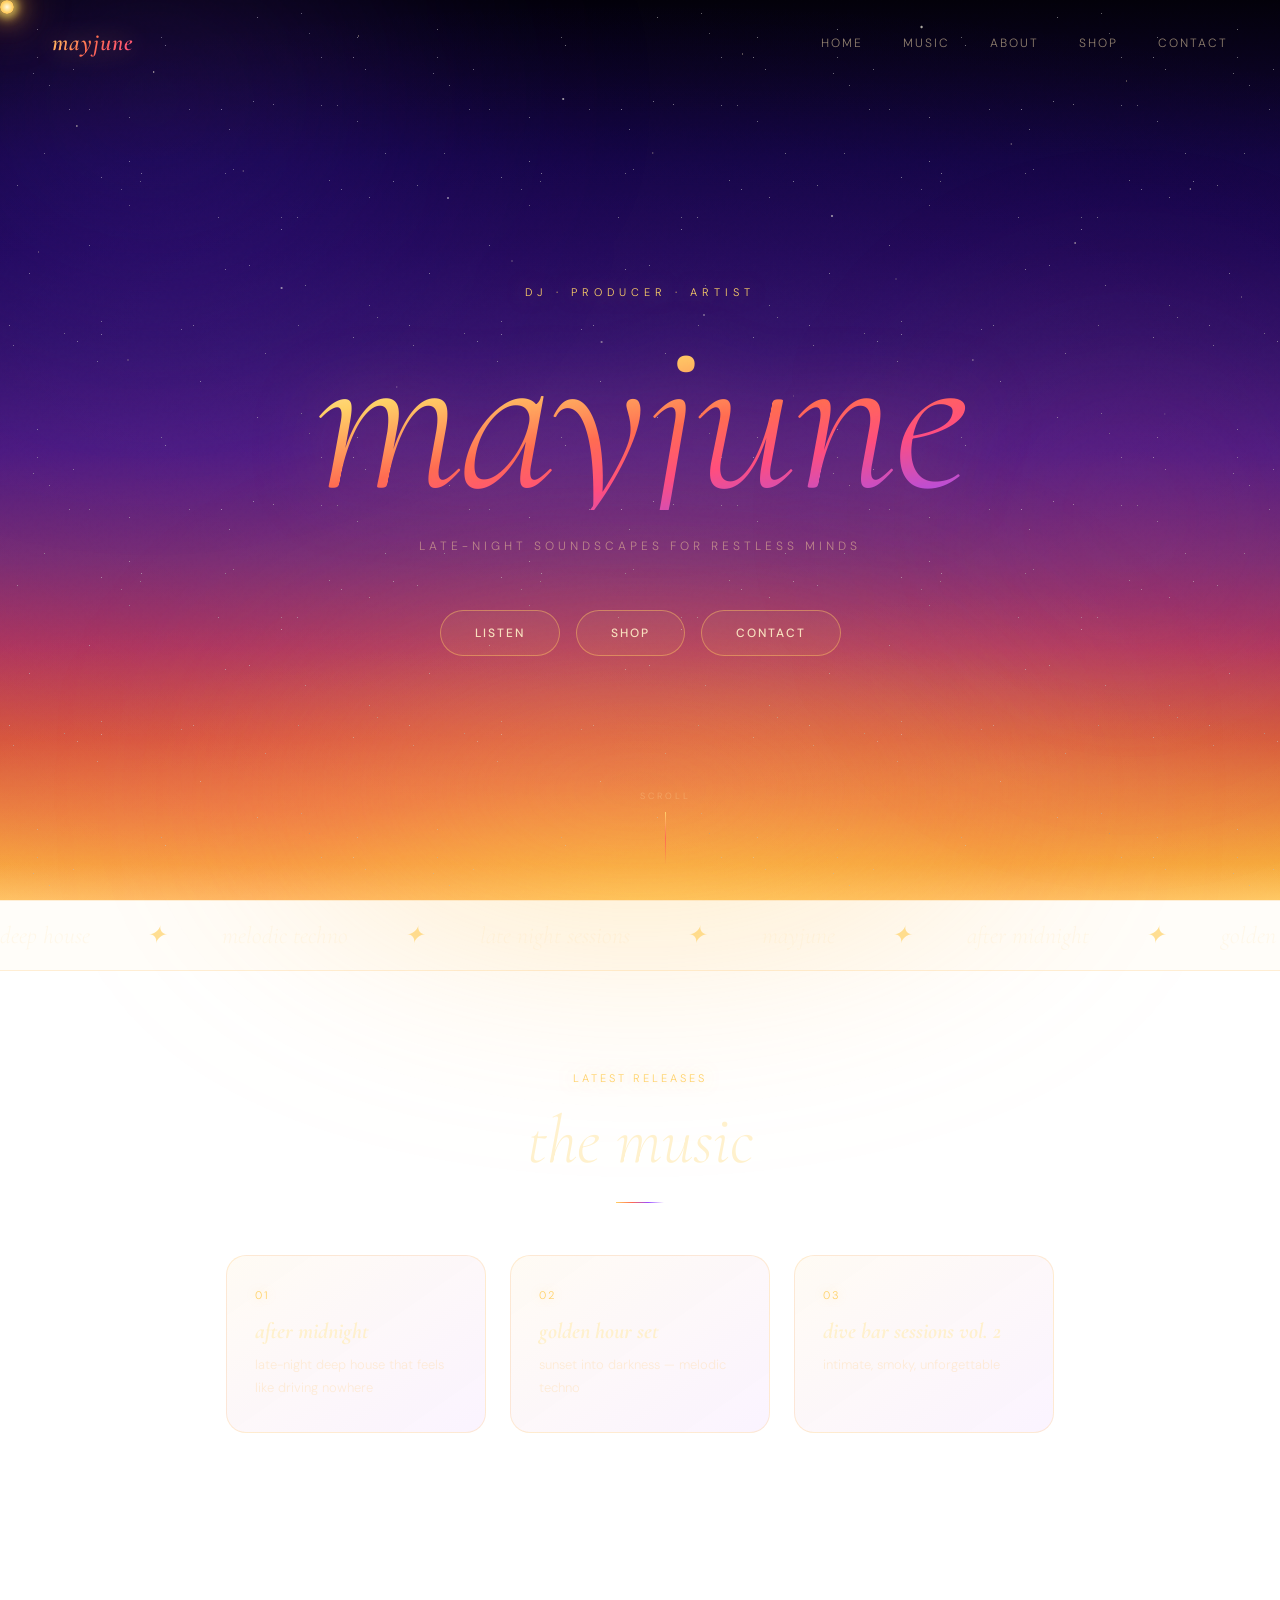
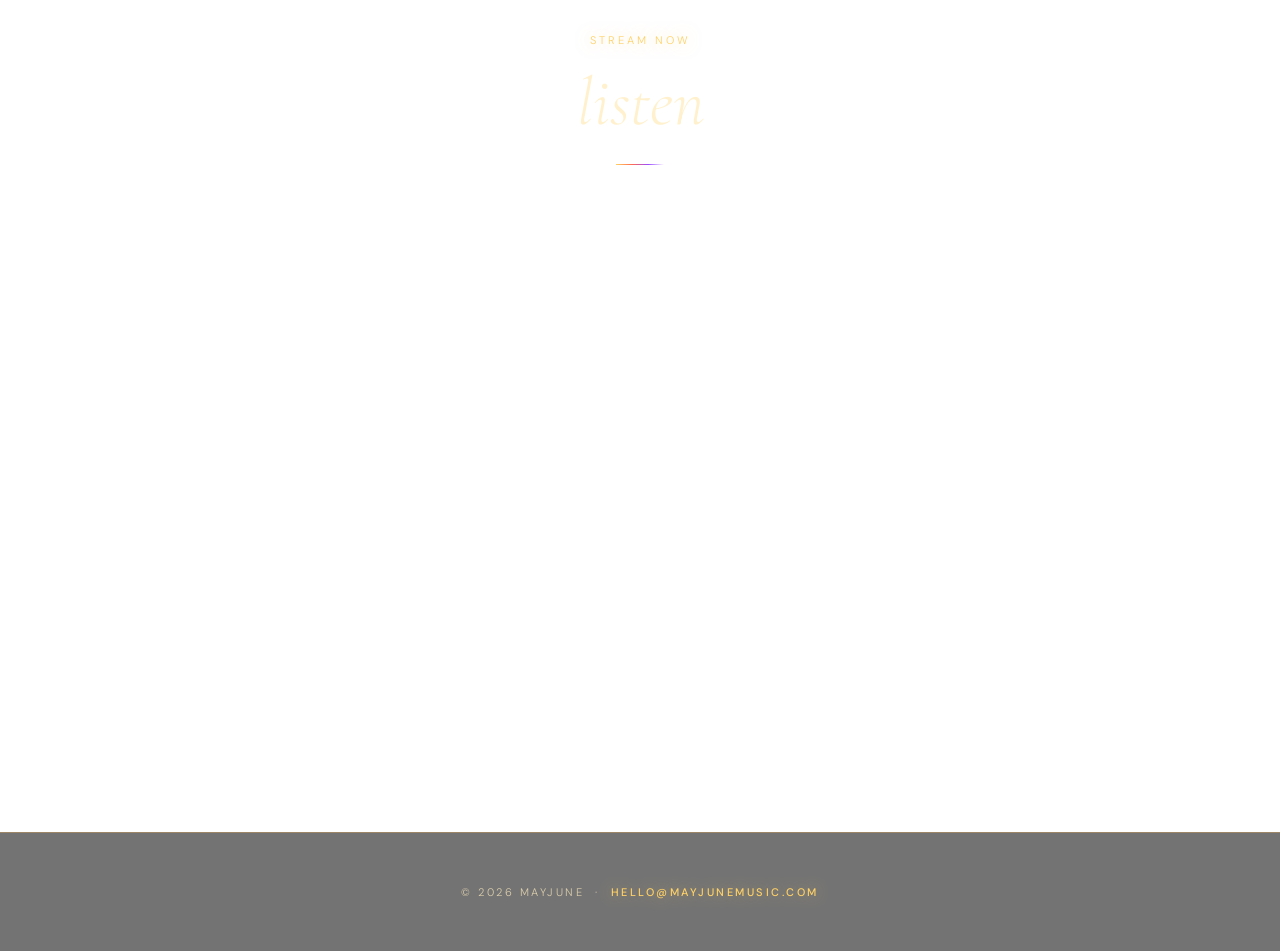
==== commit d952870a: "claube" ====
--- a/index.html
+++ b/index.html
@@ -8,8 +8,9 @@
 </head>
 <body>
 
-<div class="cursor" id="cursor"></div>
+<div class="cursor"      id="cursor"></div>
 <div class="cursor-ring" id="cursorRing"></div>
+<div class="cursor-halo" id="cursorHalo"></div>
 
 <div class="orb orb-1"></div>
 <div class="orb orb-2"></div>
@@ -17,7 +18,10 @@
 
 <nav id="nav">
   <h2>mayjune</h2>
-  <div class="nav-links">
+  <button class="nav-toggle" id="navToggle" aria-label="Toggle menu">
+    <span></span><span></span><span></span>
+  </button>
+  <div class="nav-links" id="navLinks">
     <a href="index.html">home</a>
     <a href="music.html">music</a>
     <a href="about.html">about</a>
@@ -32,7 +36,7 @@
   <p class="hero-sub">late-night soundscapes for restless minds</p>
   <div class="buttons">
     <a href="music.html" class="button">listen</a>
-    <a href="shop.html" class="button">shop</a>
+    <a href="shop.html"  class="button">shop</a>
     <a href="contact.html" class="button">contact</a>
   </div>
   <div class="hero-scroll">
@@ -103,41 +107,21 @@
   © 2026 mayjune &nbsp;·&nbsp; <a href="mailto:hello@mayjunemusic.com">hello@mayjunemusic.com</a>
 </footer>
 
+<script src="cursor.js"></script>
 <script>
-  // Custom cursor
-  const cursor = document.getElementById('cursor');
-  const ring = document.getElementById('cursorRing');
-  let mx = 0, my = 0, rx = 0, ry = 0;
-
-  document.addEventListener('mousemove', e => {
-    mx = e.clientX; my = e.clientY;
-    cursor.style.transform = `translate(${mx - 5}px, ${my - 5}px)`;
+  // Mobile nav toggle
+  const toggle = document.getElementById('navToggle');
+  const links  = document.getElementById('navLinks');
+  toggle.addEventListener('click', () => {
+    toggle.classList.toggle('open');
+    links.classList.toggle('open');
   });
-
-  function animateRing() {
-    rx += (mx - rx - 17) * 0.12;
-    ry += (my - ry - 17) * 0.12;
-    ring.style.transform = `translate(${rx}px, ${ry}px)`;
-    requestAnimationFrame(animateRing);
-  }
-  animateRing();
-
-  document.querySelectorAll('a, button, .card, .tag').forEach(el => {
-    el.addEventListener('mouseenter', () => ring.classList.add('hovered'));
-    el.addEventListener('mouseleave', () => ring.classList.remove('hovered'));
+  links.querySelectorAll('a').forEach(a => {
+    a.addEventListener('click', () => {
+      toggle.classList.remove('open');
+      links.classList.remove('open');
+    });
   });
-
-  // Sticky nav
-  const nav = document.getElementById('nav');
-  window.addEventListener('scroll', () => {
-    nav.classList.toggle('scrolled', window.scrollY > 40);
-  });
-
-  // Scroll fade-in
-  const observer = new IntersectionObserver(entries => {
-    entries.forEach(e => { if (e.isIntersecting) e.target.classList.add('visible'); });
-  }, { threshold: 0.15 });
-  document.querySelectorAll('.fade-in').forEach(el => observer.observe(el));
 </script>
 </body>
 </html>
--- a/styles.css
+++ b/styles.css
@@ -1,78 +1,265 @@
 @import url('https://fonts.googleapis.com/css2?family=Cormorant+Garamond:ital,wght@0,300;0,600;1,300;1,600&family=DM+Sans:wght@300;400;500&display=swap');
 
 :root {
-  --pink:    #ff4d9d;
-  --pink2:   #ff8fab;
-  --violet:  #7b2fff;
-  --deep:    #090a1a;
-  --surface: rgba(255,255,255,0.04);
-  --border:  rgba(255, 77, 157, 0.18);
+  /* ── SUNSET PALETTE ── */
+  --gold:     #ffd166;
+  --amber:    #ffb347;
+  --coral:    #ff6b51;
+  --rose:     #ff4d7e;
+  --violet:   #9b4dff;
+  --indigo:   #4a1aff;
+  --plum:     #2d1060;
+
+  /* ── SURFACES ── */
+  --surface:  rgba(255, 220, 150, 0.07);
+  --surface2: rgba(200, 100, 255, 0.07);
+  --border:   rgba(255, 180, 80, 0.22);
+  --border2:  rgba(180, 80, 255, 0.22);
+
+  /* ── TEXT ── */
+  --text-warm:  rgba(255, 240, 200, 0.9);
+  --text-muted: rgba(255, 220, 170, 0.45);
 }
 
 *, *::before, *::after { margin: 0; padding: 0; box-sizing: border-box; }
 html { scroll-behavior: smooth; }
 
+/* ══════════════════════════════════════════
+   BODY — dark night sky fading to warm sunset
+   Top = deep midnight / Bottom = golden horizon
+══════════════════════════════════════════ */
 body {
-  background: var(--deep);
-  color: white;
+  background:
+    /* Stars speckle layer — SVG noise shifted to look like stars */
+    url("data:image/svg+xml,%3Csvg xmlns='http://www.w3.org/2000/svg' width='400' height='400'%3E%3Cfilter id='stars'%3E%3CfeTurbulence type='fractalNoise' baseFrequency='0.75' numOctaves='1' stitchTiles='stitch'/%3E%3CfeColorMatrix type='saturate' values='0'/%3E%3CfeComponentTransfer%3E%3CfeFuncA type='discrete' tableValues='0 0 0 0 0 0 0 0 1 1'/%3E%3C/feComponentTransfer%3E%3C/filter%3E%3Crect width='100%25' height='100%25' filter='url(%23stars)' opacity='0.55'/%3E%3C/svg%3E"),
+    /* Warm glow at horizon bottom */
+    radial-gradient(ellipse 100% 45% at 50% 100%, #ffb34755 0%, #ff6b5133 30%, transparent 65%),
+    radial-gradient(ellipse 80%  35% at 20% 90%,  #ff4d7e22 0%, transparent 60%),
+    radial-gradient(ellipse 60%  35% at 80% 85%,  #ffd16622 0%, transparent 55%),
+    /* Violet band mid-sky */
+    radial-gradient(ellipse 120% 60% at 50% 45%,  #9b4dff18 0%, #4a1aff0a 50%, transparent 75%),
+    /* Main gradient — night top, sunset bottom */
+    linear-gradient(180deg,
+      #03010a  0%,
+      #0a0320  8%,
+      #130540  18%,
+      #1e0850  28%,
+      #2d1060  38%,
+      #4a1a7a  50%,
+      #7a2d6e  62%,
+      #b0365a  72%,
+      #d4563a  82%,
+      #e8843a  90%,
+      #f5ae3a  96%,
+      #ffd166  100%
+    );
+  background-attachment: fixed;
+  min-height: 100vh;
+  color: var(--text-warm);
   font-family: 'DM Sans', sans-serif;
   font-weight: 300;
   overflow-x: hidden;
   cursor: none;
 }
 
-/* GRAIN OVERLAY */
+/* ── FILM GRAIN overlay ── */
 body::before {
   content: '';
   position: fixed;
   inset: 0;
   background-image: url("data:image/svg+xml,%3Csvg viewBox='0 0 256 256' xmlns='http://www.w3.org/2000/svg'%3E%3Cfilter id='noise'%3E%3CfeTurbulence type='fractalNoise' baseFrequency='0.9' numOctaves='4' stitchTiles='stitch'/%3E%3C/filter%3E%3Crect width='100%25' height='100%25' filter='url(%23noise)' opacity='1'/%3E%3C/svg%3E");
-  opacity: 0.035;
+  opacity: 0.048;
   pointer-events: none;
   z-index: 1000;
-}
-
-/* CUSTOM CURSOR */
-.cursor {
-  width: 10px; height: 10px;
-  background: var(--pink);
-  border-radius: 50%;
-  position: fixed; top: 0; left: 0;
+  mix-blend-mode: soft-light;
+}
+
+/* ── STARS speckle canvas ── */
+body::after {
+  content: '';
+  position: fixed;
+  inset: 0;
+  background:
+    /* Bright star cluster top */
+    radial-gradient(1.2px 1.2px at 12%  8%,  rgba(255,245,220,0.85) 0%, transparent 100%),
+    radial-gradient(1px   1px   at 28%  4%,  rgba(255,235,190,0.70) 0%, transparent 100%),
+    radial-gradient(1.5px 1.5px at 44% 11%,  rgba(255,255,240,0.90) 0%, transparent 100%),
+    radial-gradient(1px   1px   at 58%  6%,  rgba(255,240,200,0.65) 0%, transparent 100%),
+    radial-gradient(1.8px 1.8px at 72%  3%,  rgba(255,250,230,0.95) 0%, transparent 100%),
+    radial-gradient(1px   1px   at 88%  9%,  rgba(255,230,180,0.60) 0%, transparent 100%),
+    radial-gradient(1.3px 1.3px at  6% 14%,  rgba(255,245,215,0.75) 0%, transparent 100%),
+    radial-gradient(1px   1px   at 19% 19%,  rgba(255,240,200,0.55) 0%, transparent 100%),
+    radial-gradient(1.4px 1.4px at 35% 22%,  rgba(255,255,245,0.80) 0%, transparent 100%),
+    radial-gradient(1px   1px   at 51% 17%,  rgba(255,235,185,0.60) 0%, transparent 100%),
+    radial-gradient(1.6px 1.6px at 65% 24%,  rgba(255,250,230,0.85) 0%, transparent 100%),
+    radial-gradient(1px   1px   at 79% 16%,  rgba(255,240,205,0.65) 0%, transparent 100%),
+    radial-gradient(1.2px 1.2px at 93% 21%,  rgba(255,245,220,0.70) 0%, transparent 100%),
+    radial-gradient(1px   1px   at  3% 28%,  rgba(255,230,185,0.50) 0%, transparent 100%),
+    radial-gradient(1.5px 1.5px at 22% 32%,  rgba(255,255,240,0.75) 0%, transparent 100%),
+    radial-gradient(1px   1px   at 40% 29%,  rgba(255,240,200,0.55) 0%, transparent 100%),
+    radial-gradient(1.3px 1.3px at 55% 35%,  rgba(255,250,225,0.65) 0%, transparent 100%),
+    radial-gradient(1px   1px   at 70% 31%,  rgba(255,235,190,0.45) 0%, transparent 100%),
+    radial-gradient(1.4px 1.4px at 84% 27%,  rgba(255,245,215,0.70) 0%, transparent 100%),
+    radial-gradient(1px   1px   at 97% 33%,  rgba(255,240,205,0.50) 0%, transparent 100%),
+    radial-gradient(1.2px 1.2px at 10% 40%,  rgba(255,235,185,0.40) 0%, transparent 100%),
+    radial-gradient(1px   1px   at 31% 43%,  rgba(255,250,230,0.50) 0%, transparent 100%),
+    radial-gradient(1.5px 1.5px at 47% 38%,  rgba(255,245,220,0.60) 0%, transparent 100%),
+    radial-gradient(1px   1px   at 62% 44%,  rgba(255,235,190,0.35) 0%, transparent 100%),
+    radial-gradient(1.3px 1.3px at 76% 40%,  rgba(255,250,225,0.50) 0%, transparent 100%),
+    radial-gradient(1px   1px   at 91% 46%,  rgba(255,240,200,0.35) 0%, transparent 100%);
+  /* Stars fade out below 50vh as sunset glow takes over */
+  -webkit-mask: linear-gradient(to bottom, black 0%, black 40%, rgba(0,0,0,0.4) 55%, transparent 70%);
+          mask: linear-gradient(to bottom, black 0%, black 40%, rgba(0,0,0,0.4) 55%, transparent 70%);
   pointer-events: none;
-  z-index: 9999;
-  mix-blend-mode: difference;
-  transition: transform 0.1s;
-}
-.cursor-ring {
-  width: 34px; height: 34px;
-  border: 1px solid rgba(255,77,157,0.45);
-  border-radius: 50%;
-  position: fixed; top: 0; left: 0;
-  pointer-events: none;
-  z-index: 9998;
-  transition: width 0.25s, height 0.25s, border-color 0.25s;
-}
-.cursor-ring.hovered {
-  width: 54px; height: 54px;
-  border-color: var(--pink);
-}
-
-/* AMBIENT ORBS */
+  z-index: 1;
+  animation: twinkle 6s ease-in-out infinite alternate;
+}
+
+@keyframes twinkle {
+  0%   { opacity: 0.7; }
+  33%  { opacity: 1;   }
+  66%  { opacity: 0.8; }
+  100% { opacity: 0.95; }
+}
+
+/* ── AMBIENT ORBS ── */
 .orb {
   position: fixed;
   border-radius: 50%;
-  filter: blur(90px);
+  filter: blur(110px);
   pointer-events: none;
   z-index: 0;
 }
-.orb-1 { width: 600px; height: 600px; background: rgba(123,47,255,0.15); top: -150px; left: -150px; animation: drift1 20s ease-in-out infinite alternate; }
-.orb-2 { width: 500px; height: 500px; background: rgba(255,77,157,0.1); bottom: -100px; right: -100px; animation: drift2 24s ease-in-out infinite alternate; }
-.orb-3 { width: 350px; height: 350px; background: rgba(255,143,171,0.07); top: 50%; left: 35%; animation: drift1 16s ease-in-out infinite alternate-reverse; }
-
-@keyframes drift1 { to { transform: translate(50px, 70px); } }
-@keyframes drift2 { to { transform: translate(-50px, -60px); } }
-
-/* NAV */
+.orb-1 {
+  width: 900px; height: 380px;
+  background: radial-gradient(ellipse, #ffd16655 0%, #ffb34744 40%, transparent 70%);
+  bottom: -80px; left: 50%;
+  transform: translateX(-50%);
+  animation: pulse1 10s ease-in-out infinite alternate;
+}
+.orb-2 {
+  width: 700px; height: 600px;
+  background: radial-gradient(ellipse, #9b4dff28 0%, #4a1aff18 50%, transparent 70%);
+  top: -200px; left: -200px;
+  animation: drift1 26s ease-in-out infinite alternate;
+}
+.orb-3 {
+  width: 500px; height: 500px;
+  background: radial-gradient(ellipse, #ff4d7e22 0%, transparent 70%);
+  top: 30%; right: -100px;
+  animation: drift2 20s ease-in-out infinite alternate;
+}
+.orb-4 {
+  width: 400px; height: 400px;
+  background: radial-gradient(ellipse, #ffb34718 0%, transparent 70%);
+  top: 40%; left: -80px;
+  animation: drift2 17s ease-in-out infinite alternate-reverse;
+}
+
+@keyframes pulse1 { to { opacity: 0.7; transform: translateX(-50%) scaleY(1.15); } }
+@keyframes drift1 { to { transform: translate(80px, 90px); } }
+@keyframes drift2 { to { transform: translate(-50px, -70px); } }
+
+/* ══════════════════════════════════════════
+   CURSOR — fixed, always on top, no jitter
+══════════════════════════════════════════ */
+.cursor {
+  width: 14px; height: 14px;
+  background: radial-gradient(circle, #fff9e0 0%, var(--gold) 55%, var(--amber) 100%);
+  border-radius: 50%;
+  position: fixed;
+  top: 0; left: 0;
+  pointer-events: none;
+  z-index: 9999;
+  will-change: transform;
+  box-shadow:
+    0 0 8px  4px rgba(255, 230, 100, 0.7),
+    0 0 22px 8px rgba(255, 180, 60, 0.45),
+    0 0 50px 16px rgba(255, 120, 40, 0.2);
+  transition: width 0.2s, height 0.2s, background 0.2s, box-shadow 0.2s, opacity 0.3s;
+}
+.cursor.clicking {
+  width: 10px; height: 10px;
+  background: radial-gradient(circle, #fff 0%, var(--coral) 60%);
+  box-shadow:
+    0 0 10px 5px rgba(255, 120, 80, 0.9),
+    0 0 30px 12px rgba(255, 80, 40, 0.5);
+}
+
+/* Ray ring — rotates independently via CSS, JS only moves position */
+.cursor-ring {
+  width: 44px; height: 44px;
+  border-radius: 50%;
+  position: fixed;
+  top: 0; left: 0;
+  pointer-events: none;
+  z-index: 9998;
+  will-change: transform;
+  animation: sunSpin 8s linear infinite;
+  background-image: repeating-conic-gradient(
+    rgba(255, 220, 100, 0.65) 0deg 3deg,
+    transparent 3deg 45deg
+  );
+  -webkit-mask: radial-gradient(circle, transparent 36%, black 40%, black 48%, transparent 54%);
+          mask: radial-gradient(circle, transparent 36%, black 40%, black 48%, transparent 54%);
+  transition: width 0.35s cubic-bezier(0.23,1,0.32,1),
+              height 0.35s cubic-bezier(0.23,1,0.32,1),
+              opacity 0.3s;
+  opacity: 0.9;
+}
+.cursor-ring.hovered {
+  width: 68px; height: 68px;
+  opacity: 1;
+}
+.cursor-ring.clicking {
+  width: 30px; height: 30px;
+  opacity: 1;
+  animation-duration: 1.2s;
+}
+
+/* Corona halo */
+.cursor-halo {
+  width: 80px; height: 80px;
+  border-radius: 50%;
+  position: fixed;
+  top: 0; left: 0;
+  pointer-events: none;
+  z-index: 9997;
+  will-change: transform;
+  background: radial-gradient(circle,
+    rgba(255, 220, 100, 0.12) 0%,
+    rgba(255, 150, 60, 0.06) 50%,
+    transparent 70%
+  );
+  transition: width 0.45s cubic-bezier(0.23,1,0.32,1),
+              height 0.45s cubic-bezier(0.23,1,0.32,1),
+              opacity 0.3s;
+}
+.cursor-halo.hovered {
+  width: 110px; height: 110px;
+}
+
+/* Ember sparks */
+.cursor-spark {
+  position: fixed;
+  border-radius: 50%;
+  pointer-events: none;
+  z-index: 9990;
+  transform: translate(-50%, -50%);
+  animation: emberFade 0.7s ease-out forwards;
+}
+
+@keyframes sunSpin {
+  from { transform: rotate(0deg); }
+  to   { transform: rotate(360deg); }
+}
+
+@keyframes emberFade {
+  0%   { opacity: 1;   transform: translate(-50%, -50%) translate(0px, 0px)          scale(1); }
+  100% { opacity: 0;   transform: translate(-50%, -50%) translate(var(--tx), var(--ty)) scale(0.15); }
+}
+
+/* ══ NAV ══ */
 nav {
   position: fixed; top: 0; left: 0; right: 0;
   z-index: 500;
@@ -84,49 +271,74 @@
   border-bottom: 1px solid transparent;
 }
 nav.scrolled {
-  background: rgba(9,10,26,0.88);
-  backdrop-filter: blur(20px);
+  background: rgba(10, 3, 32, 0.75);
+  backdrop-filter: blur(24px) saturate(1.4);
+  -webkit-backdrop-filter: blur(24px) saturate(1.4);
   padding: 18px 52px;
-  border-bottom-color: var(--border);
+  border-bottom-color: var(--border2);
 }
 nav h2 {
   font-family: 'Cormorant Garamond', serif;
   font-style: italic;
   font-weight: 600;
   font-size: 24px;
-  background: linear-gradient(135deg, var(--pink), var(--pink2));
+  background: linear-gradient(135deg, var(--gold), var(--coral), var(--rose));
   -webkit-background-clip: text;
   -webkit-text-fill-color: transparent;
   background-clip: text;
   letter-spacing: 1px;
+  filter: drop-shadow(0 0 12px rgba(255,180,70,0.4));
+  cursor: none;
+  user-select: none;
 }
 .nav-links { display: flex; gap: 40px; }
 nav a {
-  color: rgba(255,255,255,0.5);
+  color: rgba(255, 230, 180, 0.55);
   text-decoration: none;
   font-size: 12px;
   letter-spacing: 2px;
   text-transform: uppercase;
-  transition: color 0.3s;
+  transition: color 0.3s, text-shadow 0.3s;
   position: relative;
+  cursor: none;
 }
 nav a::after {
   content: '';
   position: absolute;
   bottom: -4px; left: 0;
   width: 0; height: 1px;
-  background: var(--pink);
+  background: linear-gradient(to right, var(--gold), var(--coral));
   transition: width 0.3s ease;
 }
-nav a:hover { color: white; }
+nav a:hover { color: var(--gold); text-shadow: 0 0 20px rgba(255,209,102,0.5); }
 nav a:hover::after { width: 100%; }
 
-/* BUTTONS */
+/* ── HAMBURGER mobile nav ── */
+.nav-toggle {
+  display: none;
+  flex-direction: column;
+  gap: 5px;
+  cursor: pointer;
+  padding: 4px;
+  background: none;
+  border: none;
+}
+.nav-toggle span {
+  display: block;
+  width: 24px; height: 1.5px;
+  background: rgba(255,220,160,0.7);
+  transition: transform 0.3s, opacity 0.3s;
+}
+.nav-toggle.open span:nth-child(1) { transform: translateY(6.5px) rotate(45deg); }
+.nav-toggle.open span:nth-child(2) { opacity: 0; }
+.nav-toggle.open span:nth-child(3) { transform: translateY(-6.5px) rotate(-45deg); }
+
+/* ══ BUTTONS ══ */
 .button {
   display: inline-block;
   padding: 14px 34px;
   border-radius: 60px;
-  border: 1.5px solid rgba(255,77,157,0.6);
+  border: 1.5px solid rgba(255, 200, 100, 0.45);
   font-family: 'DM Sans', sans-serif;
   font-size: 12px;
   font-weight: 500;
@@ -137,27 +349,28 @@
   position: relative;
   overflow: hidden;
   transition: transform 0.3s, box-shadow 0.3s, border-color 0.3s, color 0.3s;
-  color: rgba(255,255,255,0.85);
-  background: transparent;
+  color: rgba(255, 240, 200, 0.9);
+  background: rgba(255, 200, 100, 0.08);
+  backdrop-filter: blur(8px);
 }
 .button::before {
   content: '';
   position: absolute;
   inset: 0;
-  background: linear-gradient(135deg, var(--pink), var(--violet));
-  opacity: 0;
-  transition: opacity 0.3s;
+  background: linear-gradient(135deg, var(--gold), var(--coral), var(--rose), var(--violet));
+  opacity: 0;
+  transition: opacity 0.35s;
   z-index: -1;
 }
 .button:hover {
   color: white;
   transform: translateY(-3px);
-  box-shadow: 0 12px 40px rgba(255,77,157,0.38);
+  box-shadow: 0 16px 48px rgba(255, 150, 60, 0.45), 0 0 0 1px rgba(255,200,100,0.2);
   border-color: transparent;
 }
 .button:hover::before { opacity: 1; }
 
-/* HERO */
+/* ══ HERO ══ */
 .hero {
   min-height: 100vh;
   display: flex;
@@ -167,13 +380,14 @@
   text-align: center;
   padding: 120px 24px 80px;
   position: relative;
-  z-index: 1;
+  z-index: 2;
 }
 .hero-eyebrow {
   font-size: 11px;
   letter-spacing: 5px;
   text-transform: uppercase;
-  color: var(--pink);
+  color: var(--gold);
+  text-shadow: 0 0 20px rgba(255,209,102,0.6);
   margin-bottom: 24px;
   opacity: 0;
   animation: fadeUp 0.8s ease forwards 0.2s;
@@ -182,13 +396,20 @@
   font-family: 'Cormorant Garamond', serif;
   font-style: italic;
   font-weight: 300;
-  font-size: clamp(96px, 22vw, 220px);
+  font-size: clamp(80px, 22vw, 220px);
   line-height: 0.85;
   letter-spacing: -3px;
-  background: linear-gradient(160deg, #fff 20%, var(--pink2) 60%, var(--pink) 100%);
+  background: linear-gradient(170deg,
+    #ffffff 0%,
+    var(--gold) 30%,
+    var(--coral) 55%,
+    var(--rose) 72%,
+    var(--violet) 100%
+  );
   -webkit-background-clip: text;
   -webkit-text-fill-color: transparent;
   background-clip: text;
+  filter: drop-shadow(0 4px 40px rgba(255,150,70,0.35));
   opacity: 0;
   animation: fadeUp 1s ease forwards 0.4s;
 }
@@ -197,7 +418,7 @@
   font-size: 12px;
   letter-spacing: 4px;
   text-transform: uppercase;
-  color: rgba(255,255,255,0.38);
+  color: rgba(255, 220, 160, 0.5);
   opacity: 0;
   animation: fadeUp 0.8s ease forwards 0.7s;
 }
@@ -212,8 +433,7 @@
 }
 .hero-scroll {
   position: absolute;
-  bottom: 36px;
-  left: 50%;
+  bottom: 36px; left: 50%;
   transform: translateX(-50%);
   display: flex;
   flex-direction: column;
@@ -226,25 +446,24 @@
   font-size: 9px;
   letter-spacing: 3px;
   text-transform: uppercase;
-  color: rgba(255,255,255,0.25);
+  color: rgba(255, 220, 160, 0.35);
 }
 .scroll-line {
-  width: 1px;
-  height: 52px;
-  background: linear-gradient(to bottom, var(--pink), transparent);
+  width: 1px; height: 52px;
+  background: linear-gradient(to bottom, var(--gold), var(--coral), transparent);
   animation: scrollPulse 2.2s ease-in-out infinite;
 }
 @keyframes scrollPulse {
-  0%,100% { opacity: 0.3; }
+  0%,100% { opacity: 0.35; }
   50%      { opacity: 1; }
 }
 
-/* HERO SMALL */
+/* ══ HERO SMALL ══ */
 .hero-small {
   padding: 160px 52px 80px;
   text-align: center;
   position: relative;
-  z-index: 1;
+  z-index: 2;
   border-bottom: 1px solid var(--border);
 }
 .hero-small h1 {
@@ -253,7 +472,7 @@
   font-weight: 300;
   font-size: clamp(60px, 12vw, 120px);
   line-height: 0.9;
-  background: linear-gradient(160deg, #fff 30%, var(--pink2) 80%);
+  background: linear-gradient(160deg, #fff 15%, var(--gold) 50%, var(--coral) 85%);
   -webkit-background-clip: text;
   -webkit-text-fill-color: transparent;
   background-clip: text;
@@ -264,24 +483,24 @@
   font-size: 12px;
   letter-spacing: 4px;
   text-transform: uppercase;
-  color: rgba(255,255,255,0.35);
+  color: rgba(255, 220, 160, 0.38);
   opacity: 0;
   animation: fadeUp 0.8s ease forwards 0.25s;
 }
 
-/* SECTION */
+/* ══ SECTION ══ */
 .section {
   padding: 100px 52px;
   text-align: center;
   position: relative;
-  z-index: 1;
+  z-index: 2;
 }
 .section h2 {
   font-family: 'Cormorant Garamond', serif;
   font-style: italic;
   font-weight: 300;
   font-size: clamp(38px, 6vw, 68px);
-  color: white;
+  color: var(--text-warm);
   margin-bottom: 10px;
 }
 .section-tag {
@@ -289,24 +508,26 @@
   font-size: 11px;
   letter-spacing: 3px;
   text-transform: uppercase;
-  color: var(--pink);
+  color: var(--gold);
+  text-shadow: 0 0 16px rgba(255,209,102,0.5);
   margin-bottom: 14px;
 }
-.section > p { color: rgba(255,255,255,0.4); font-size: 15px; }
+.section > p { color: var(--text-muted); font-size: 15px; }
 .divider {
   width: 48px; height: 1px;
-  background: linear-gradient(to right, var(--pink), transparent);
+  background: linear-gradient(to right, var(--gold), var(--coral), var(--violet), transparent);
   margin: 20px auto 52px;
 }
 
-/* MARQUEE */
+/* ══ MARQUEE ══ */
 .marquee-wrap {
   overflow: hidden;
   border-top: 1px solid var(--border);
   border-bottom: 1px solid var(--border);
   padding: 20px 0;
   position: relative;
-  z-index: 1;
+  z-index: 2;
+  background: rgba(255, 180, 80, 0.03);
 }
 .marquee-track {
   display: flex;
@@ -318,16 +539,16 @@
   font-family: 'Cormorant Garamond', serif;
   font-style: italic;
   font-size: 24px;
-  color: rgba(255,255,255,0.15);
+  color: rgba(255, 220, 160, 0.18);
   white-space: nowrap;
 }
-.marquee-track span.a { color: var(--pink); opacity: 0.7; }
+.marquee-track span.a { color: var(--gold); opacity: 0.7; }
 @keyframes marquee {
   from { transform: translateX(0); }
   to   { transform: translateX(-50%); }
 }
 
-/* CARDS */
+/* ══ CARDS ══ */
 .cards {
   display: flex;
   gap: 24px;
@@ -336,7 +557,10 @@
   margin-top: 52px;
 }
 .card {
-  background: var(--surface);
+  background: linear-gradient(145deg,
+    rgba(255, 200, 100, 0.07) 0%,
+    rgba(180, 60, 255, 0.06) 100%
+  );
   border: 1px solid var(--border);
   border-radius: 20px;
   padding: 32px 28px;
@@ -345,31 +569,38 @@
   transition: transform 0.4s, box-shadow 0.4s, border-color 0.4s;
   position: relative;
   overflow: hidden;
+  backdrop-filter: blur(12px);
+  cursor: none;
 }
 .card::after {
   content: '';
   position: absolute;
   top: 0; left: 0; right: 0;
   height: 1px;
-  background: linear-gradient(to right, transparent, var(--pink), transparent);
+  background: linear-gradient(to right, transparent, var(--gold), var(--coral), transparent);
   opacity: 0;
   transition: opacity 0.4s;
 }
-.card:hover { transform: translateY(-8px); box-shadow: 0 28px 64px rgba(255,77,157,0.16); border-color: rgba(255,77,157,0.38); }
+.card:hover {
+  transform: translateY(-8px);
+  box-shadow: 0 28px 64px rgba(255, 130, 60, 0.22), 0 0 0 1px rgba(255,200,100,0.15);
+  border-color: rgba(255, 180, 80, 0.45);
+}
 .card:hover::after { opacity: 1; }
-.card-num { font-size: 11px; letter-spacing: 2px; color: var(--pink); margin-bottom: 16px; display: block; }
-.card h3 { font-family: 'Cormorant Garamond', serif; font-style: italic; font-size: 22px; color: white; margin-bottom: 10px; }
-.card p { font-size: 13px; color: rgba(255,255,255,0.42); line-height: 1.75; }
-
-/* SPOTIFY */
+.card-num { font-size: 11px; letter-spacing: 2px; color: var(--gold); margin-bottom: 16px; display: block; text-shadow: 0 0 10px rgba(255,209,102,0.4); }
+.card h3 { font-family: 'Cormorant Garamond', serif; font-style: italic; font-size: 22px; color: var(--text-warm); margin-bottom: 10px; }
+.card p { font-size: 13px; color: var(--text-muted); line-height: 1.75; }
+
+/* ══ SPOTIFY ══ */
 .section iframe {
   display: block;
   margin: 40px auto 0;
   max-width: 560px;
   width: 100%;
-}
-
-/* ABOUT */
+  border-radius: 16px;
+}
+
+/* ══ ABOUT ══ */
 .about-grid {
   display: grid;
   grid-template-columns: 1fr 1.3fr;
@@ -381,7 +612,11 @@
 }
 .about-portrait {
   aspect-ratio: 3/4;
-  background: linear-gradient(160deg, rgba(123,47,255,0.28), rgba(255,77,157,0.18));
+  background: linear-gradient(160deg,
+    rgba(155, 77, 255, 0.35) 0%,
+    rgba(255, 107, 81, 0.3) 50%,
+    rgba(255, 209, 102, 0.2) 100%
+  );
   border-radius: 24px;
   border: 1px solid var(--border);
   display: flex;
@@ -389,6 +624,14 @@
   padding: 28px;
   position: relative;
   overflow: hidden;
+  backdrop-filter: blur(4px);
+}
+.about-portrait::after {
+  content: '';
+  position: absolute;
+  inset: 0;
+  background: linear-gradient(to top, rgba(255, 130, 60, 0.2) 0%, transparent 60%);
+  pointer-events: none;
 }
 .about-portrait-watermark {
   position: absolute;
@@ -396,7 +639,7 @@
   font-family: 'Cormorant Garamond', serif;
   font-style: italic;
   font-size: 88px;
-  color: rgba(255,255,255,0.04);
+  color: rgba(255, 220, 150, 0.06);
   line-height: 1;
   pointer-events: none;
 }
@@ -404,7 +647,7 @@
   font-size: 10px;
   letter-spacing: 3px;
   text-transform: uppercase;
-  color: rgba(255,255,255,0.35);
+  color: rgba(255, 220, 160, 0.4);
 }
 .about-text h2 {
   font-family: 'Cormorant Garamond', serif;
@@ -413,43 +656,36 @@
   font-size: clamp(32px, 4vw, 52px);
   line-height: 1.15;
   margin-bottom: 28px;
-  background: linear-gradient(160deg, #fff, var(--pink2));
+  background: linear-gradient(160deg, #fff, var(--gold), var(--coral));
   -webkit-background-clip: text;
   -webkit-text-fill-color: transparent;
   background-clip: text;
 }
-.about-text p {
-  color: rgba(255,255,255,0.55);
-  font-size: 15px;
-  line-height: 2;
-  margin-bottom: 20px;
-}
-.about-tags {
-  display: flex;
-  flex-wrap: wrap;
-  gap: 10px;
-  margin-top: 36px;
-}
+.about-text p { color: var(--text-muted); font-size: 15px; line-height: 2; margin-bottom: 20px; }
+.about-tags { display: flex; flex-wrap: wrap; gap: 10px; margin-top: 36px; }
 .tag {
   padding: 8px 18px;
   border-radius: 60px;
   border: 1px solid var(--border);
   font-size: 12px;
   letter-spacing: 1px;
-  color: rgba(255,255,255,0.45);
-  transition: border-color 0.3s, color 0.3s;
+  color: rgba(255, 220, 160, 0.5);
+  background: rgba(255, 180, 80, 0.06);
+  transition: border-color 0.3s, color 0.3s, background 0.3s, box-shadow 0.3s;
   cursor: none;
-}
-.tag:hover { border-color: var(--pink); color: white; }
-
-/* MUSIC PAGE */
-.music-list {
-  max-width: 680px;
-  margin: 52px auto 0;
-  text-align: left;
-}
+  backdrop-filter: blur(6px);
+}
+.tag:hover {
+  border-color: var(--gold);
+  color: var(--gold);
+  background: rgba(255, 200, 80, 0.12);
+  box-shadow: 0 0 16px rgba(255, 200, 80, 0.2);
+}
+
+/* ══ MUSIC PAGE ══ */
+.music-list { max-width: 680px; margin: 52px auto 0; text-align: left; }
 .music-card {
-  background: var(--surface);
+  background: linear-gradient(135deg, rgba(255,180,80,0.06), rgba(155,77,255,0.05));
   border: 1px solid var(--border);
   border-radius: 14px;
   padding: 22px 28px;
@@ -457,31 +693,30 @@
   align-items: center;
   gap: 24px;
   margin-bottom: 14px;
-  transition: border-color 0.3s, transform 0.3s, background 0.3s;
+  transition: border-color 0.3s, transform 0.3s, background 0.3s, box-shadow 0.3s;
+  backdrop-filter: blur(10px);
+  cursor: none;
 }
 .music-card:hover {
-  border-color: rgba(255,77,157,0.4);
+  border-color: rgba(255, 180, 80, 0.5);
   transform: translateX(6px);
-  background: rgba(255,255,255,0.06);
+  background: linear-gradient(135deg, rgba(255,180,80,0.1), rgba(155,77,255,0.08));
+  box-shadow: 0 8px 32px rgba(255, 130, 60, 0.18);
 }
 .music-num {
   font-family: 'Cormorant Garamond', serif;
   font-style: italic;
   font-size: 28px;
-  color: rgba(255,255,255,0.12);
+  color: rgba(255, 209, 102, 0.18);
   min-width: 32px;
 }
 .music-info { flex: 1; }
-.music-info h3 { font-family: 'Cormorant Garamond', serif; font-style: italic; font-size: 20px; color: white; margin-bottom: 4px; }
-.music-info p { font-size: 11px; color: rgba(255,255,255,0.3); letter-spacing: 1.5px; text-transform: uppercase; }
+.music-info h3 { font-family: 'Cormorant Garamond', serif; font-style: italic; font-size: 20px; color: var(--text-warm); margin-bottom: 4px; }
+.music-info p { font-size: 11px; color: var(--text-muted); letter-spacing: 1.5px; text-transform: uppercase; }
 .music-action { flex-shrink: 0; }
 
-/* CONTACT */
-.contact-section {
-  padding: 100px 52px;
-  position: relative;
-  z-index: 1;
-}
+/* ══ CONTACT ══ */
+.contact-section { padding: 100px 52px; position: relative; z-index: 2; }
 .contact-container {
   max-width: 900px;
   margin: 0 auto;
@@ -496,7 +731,7 @@
   font-size: 10px;
   letter-spacing: 2.5px;
   text-transform: uppercase;
-  color: rgba(255,255,255,0.35);
+  color: rgba(255, 220, 160, 0.4);
   margin-bottom: 10px;
 }
 .form-group { margin-bottom: 26px; }
@@ -506,20 +741,23 @@
   padding: 14px 18px;
   border: 1px solid var(--border);
   border-radius: 10px;
-  background: var(--surface);
-  color: white;
+  background: rgba(255, 180, 80, 0.06);
+  color: var(--text-warm);
   font-size: 14px;
   font-family: 'DM Sans', sans-serif;
   font-weight: 300;
-  transition: border-color 0.3s, background 0.3s;
+  transition: border-color 0.3s, background 0.3s, box-shadow 0.3s;
+  backdrop-filter: blur(10px);
+  cursor: auto; /* inputs need default cursor */
 }
 .form-group input::placeholder,
-.form-group textarea::placeholder { color: rgba(255,255,255,0.18); }
+.form-group textarea::placeholder { color: rgba(255, 200, 140, 0.22); }
 .form-group input:focus,
 .form-group textarea:focus {
   outline: none;
-  border-color: var(--pink);
-  background: rgba(255,77,157,0.05);
+  border-color: var(--gold);
+  background: rgba(255, 200, 80, 0.09);
+  box-shadow: 0 0 0 3px rgba(255, 200, 80, 0.1), 0 0 20px rgba(255, 200, 80, 0.1);
 }
 .contact-info-block { padding-top: 4px; }
 .contact-info-block h3 {
@@ -529,36 +767,24 @@
   font-size: clamp(28px, 3vw, 40px);
   margin-bottom: 16px;
   line-height: 1.2;
-  color: white;
-}
-.contact-info-block > p {
-  color: rgba(255,255,255,0.45);
-  font-size: 14px;
-  line-height: 1.9;
-  margin-bottom: 36px;
-}
-.contact-detail {
-  padding: 20px 0;
-  border-bottom: 1px solid var(--border);
-}
+  color: var(--text-warm);
+}
+.contact-info-block > p { color: var(--text-muted); font-size: 14px; line-height: 1.9; margin-bottom: 36px; }
+.contact-detail { padding: 20px 0; border-bottom: 1px solid var(--border); }
 .contact-detail:first-of-type { border-top: 1px solid var(--border); }
 .contact-detail-label {
   font-size: 10px;
   letter-spacing: 3px;
   text-transform: uppercase;
-  color: var(--pink);
+  color: var(--gold);
   margin-bottom: 6px;
   display: block;
-}
-.contact-detail a {
-  color: rgba(255,255,255,0.65);
-  text-decoration: none;
-  font-size: 15px;
-  transition: color 0.3s;
-}
-.contact-detail a:hover { color: white; }
-
-/* SHOP */
+  text-shadow: 0 0 12px rgba(255,209,102,0.4);
+}
+.contact-detail a { color: rgba(255, 220, 160, 0.65); text-decoration: none; font-size: 15px; transition: color 0.3s, text-shadow 0.3s; }
+.contact-detail a:hover { color: var(--gold); text-shadow: 0 0 16px rgba(255,209,102,0.4); }
+
+/* ══ SHOP ══ */
 .shop-grid {
   display: grid;
   grid-template-columns: repeat(auto-fit, minmax(230px, 1fr));
@@ -568,52 +794,81 @@
   text-align: left;
 }
 .shop-card {
-  background: var(--surface);
+  background: linear-gradient(145deg, rgba(255,180,80,0.07), rgba(155,77,255,0.06));
   border: 1px solid var(--border);
   border-radius: 20px;
   overflow: hidden;
   transition: transform 0.4s, box-shadow 0.4s, border-color 0.4s;
+  backdrop-filter: blur(10px);
+  cursor: none;
 }
 .shop-card:hover {
   transform: translateY(-8px);
-  box-shadow: 0 28px 64px rgba(255,77,157,0.14);
-  border-color: rgba(255,77,157,0.38);
+  box-shadow: 0 28px 64px rgba(255, 130, 60, 0.22);
+  border-color: rgba(255, 180, 80, 0.45);
 }
 .shop-img {
   width: 100%;
   height: 200px;
-  background: linear-gradient(135deg, rgba(123,47,255,0.35), rgba(255,77,109,0.3));
+  background: linear-gradient(135deg,
+    rgba(155,77,255,0.5) 0%,
+    rgba(255,107,81,0.4) 50%,
+    rgba(255,209,102,0.3) 100%
+  );
   display: flex;
   align-items: center;
   justify-content: center;
   font-family: 'Cormorant Garamond', serif;
   font-style: italic;
   font-size: 26px;
-  color: rgba(255,255,255,0.28);
+  color: rgba(255, 230, 180, 0.35);
   letter-spacing: 3px;
-}
+  position: relative;
+  overflow: hidden;
+}
+.shop-img::after {
+  content: '';
+  position: absolute;
+  top: -40%; left: -60%;
+  width: 35%; height: 180%;
+  background: linear-gradient(105deg, transparent, rgba(255,230,160,0.1), transparent);
+  transition: left 0.6s ease;
+}
+.shop-card:hover .shop-img::after { left: 130%; }
 .shop-info { padding: 22px; }
-.shop-info h3 { font-family: 'Cormorant Garamond', serif; font-style: italic; font-size: 19px; color: white; margin-bottom: 6px; }
-.shop-info p { font-size: 13px; color: rgba(255,255,255,0.38); margin-bottom: 20px; line-height: 1.6; }
+.shop-info h3 { font-family: 'Cormorant Garamond', serif; font-style: italic; font-size: 19px; color: var(--text-warm); margin-bottom: 6px; }
+.shop-info p { font-size: 13px; color: var(--text-muted); margin-bottom: 20px; line-height: 1.6; }
 .shop-footer { display: flex; align-items: center; justify-content: space-between; }
-.price { font-size: 20px; font-weight: 500; color: white; }
-
-/* FOOTER */
+.price { font-size: 20px; font-weight: 500; color: var(--text-warm); }
+
+/* ══ FOOTER ══ */
 footer {
   text-align: center;
-  padding: 48px;
-  color: rgba(255,255,255,0.18);
-  border-top: 1px solid var(--border);
+  padding: 52px 48px;
+  border-top: 1px solid rgba(255, 180, 80, 0.3);
   font-size: 11px;
-  letter-spacing: 2px;
+  letter-spacing: 2.5px;
   text-transform: uppercase;
   position: relative;
-  z-index: 1;
-}
-footer a { color: var(--pink); text-decoration: none; }
-footer a:hover { opacity: 0.7; }
-
-/* ANIMATIONS */
+  z-index: 2;
+  background: rgba(0, 0, 0, 0.55);
+  backdrop-filter: blur(16px);
+  -webkit-backdrop-filter: blur(16px);
+  color: rgba(255, 235, 190, 0.75);
+}
+footer a {
+  color: var(--gold);
+  text-decoration: none;
+  font-weight: 500;
+  text-shadow: 0 0 14px rgba(255, 209, 102, 0.45);
+  transition: color 0.3s, text-shadow 0.3s;
+}
+footer a:hover {
+  color: #fff;
+  text-shadow: 0 0 20px rgba(255, 209, 102, 0.7);
+}
+
+/* ══ ANIMATIONS ══ */
 @keyframes fadeUp {
   from { opacity: 0; transform: translateY(28px); }
   to   { opacity: 1; transform: translateY(0); }
@@ -625,21 +880,182 @@
 }
 .fade-in.visible { opacity: 1; transform: translateY(0); }
 
-/* MOBILE */
+/* ══ EASTER EGG — Golden Hour Mode (Konami code) ══ */
+body.golden-hour-mode {
+  filter: sepia(0.35) saturate(1.6) hue-rotate(-8deg) brightness(1.1);
+  transition: filter 0.8s ease;
+}
+
+/* ══ EASTER EGG — Disco / Spacebar mode ══ */
+@keyframes discoHue {
+  0%   { filter: hue-rotate(0deg)   brightness(1.1) saturate(1.5); }
+  25%  { filter: hue-rotate(90deg)  brightness(1.2) saturate(1.8); }
+  50%  { filter: hue-rotate(180deg) brightness(1.1) saturate(1.6); }
+  75%  { filter: hue-rotate(270deg) brightness(1.2) saturate(1.9); }
+  100% { filter: hue-rotate(360deg) brightness(1.1) saturate(1.5); }
+}
+body.disco-mode {
+  animation: discoHue 0.6s linear infinite;
+}
+
+/* ══ EASTER EGG — Secret overlay (logo triple-click) ══ */
+#secret-overlay {
+  position: fixed;
+  inset: 0;
+  z-index: 8000;
+  display: flex;
+  align-items: center;
+  justify-content: center;
+  background: rgba(3, 1, 10, 0.88);
+  backdrop-filter: blur(30px) saturate(1.6);
+  -webkit-backdrop-filter: blur(30px) saturate(1.6);
+  opacity: 0;
+  transition: opacity 0.45s ease;
+}
+#secret-overlay.visible { opacity: 1; }
+.secret-inner {
+  text-align: center;
+  padding: 60px 40px;
+  max-width: 480px;
+}
+.secret-eyebrow {
+  font-size: 11px;
+  letter-spacing: 5px;
+  text-transform: uppercase;
+  color: var(--gold);
+  text-shadow: 0 0 20px rgba(255,209,102,0.6);
+  margin-bottom: 32px;
+  animation: fadeUp 0.5s ease forwards 0.1s;
+  opacity: 0;
+}
+.secret-title {
+  font-family: 'Cormorant Garamond', serif;
+  font-style: italic;
+  font-weight: 300;
+  font-size: clamp(52px, 10vw, 88px);
+  line-height: 1.0;
+  background: linear-gradient(170deg, #fff 0%, var(--gold) 40%, var(--coral) 70%, var(--rose) 100%);
+  -webkit-background-clip: text;
+  -webkit-text-fill-color: transparent;
+  background-clip: text;
+  margin-bottom: 28px;
+  animation: fadeUp 0.6s ease forwards 0.2s;
+  opacity: 0;
+}
+.secret-sub {
+  font-size: 12px;
+  letter-spacing: 3px;
+  text-transform: uppercase;
+  color: rgba(255,220,160,0.4);
+  margin-bottom: 44px;
+  animation: fadeUp 0.6s ease forwards 0.35s;
+  opacity: 0;
+}
+.secret-close {
+  animation: fadeUp 0.6s ease forwards 0.5s;
+  opacity: 0;
+}
+
+/* ══ TOAST ══ */
+.mj-toast {
+  position: fixed;
+  bottom: 40px;
+  left: 50%;
+  transform: translateX(-50%) translateY(20px);
+  background: rgba(10, 3, 32, 0.85);
+  border: 1px solid rgba(255,200,100,0.35);
+  border-radius: 60px;
+  padding: 12px 28px;
+  font-size: 11px;
+  letter-spacing: 3px;
+  text-transform: uppercase;
+  color: var(--gold);
+  text-shadow: 0 0 14px rgba(255,209,102,0.5);
+  backdrop-filter: blur(20px);
+  -webkit-backdrop-filter: blur(20px);
+  z-index: 9000;
+  opacity: 0;
+  transition: opacity 0.4s ease, transform 0.4s ease;
+  pointer-events: none;
+  white-space: nowrap;
+}
+.mj-toast.visible {
+  opacity: 1;
+  transform: translateX(-50%) translateY(0);
+}
+
+/* ══ MOBILE ══ */
 @media (max-width: 768px) {
   body { cursor: auto; }
-  .cursor, .cursor-ring { display: none; }
+  .cursor, .cursor-ring, .cursor-halo { display: none !important; }
+
   nav { padding: 18px 24px; }
   nav.scrolled { padding: 14px 24px; }
-  .nav-links { gap: 22px; }
-  nav a { font-size: 11px; }
+
+  /* Mobile nav drawer */
+  .nav-toggle { display: flex; }
+  .nav-links {
+    position: fixed;
+    top: 0; right: 0;
+    width: min(300px, 80vw);
+    height: 100vh;
+    background: rgba(6, 2, 20, 0.96);
+    backdrop-filter: blur(30px) saturate(1.5);
+    -webkit-backdrop-filter: blur(30px) saturate(1.5);
+    flex-direction: column;
+    justify-content: center;
+    align-items: flex-start;
+    gap: 0;
+    padding: 60px 40px;
+    border-left: 1px solid var(--border2);
+    transform: translateX(100%);
+    transition: transform 0.45s cubic-bezier(0.23,1,0.32,1);
+    z-index: 600;
+  }
+  .nav-links.open { transform: translateX(0); }
+  .nav-links a {
+    font-size: 28px;
+    letter-spacing: 2px;
+    font-family: 'Cormorant Garamond', serif;
+    font-style: italic;
+    color: rgba(255,220,160,0.55);
+    padding: 16px 0;
+    border-bottom: 1px solid rgba(255,180,80,0.1);
+    width: 100%;
+  }
+  .nav-links a:last-child { border-bottom: none; }
+  .nav-links a::after { display: none; }
+  .nav-links a:hover { color: var(--gold); }
+
+  /* Restore native cursor on all elements on mobile */
+  .button, .tag, .card, .shop-card, .music-card { cursor: auto; }
+
   .hero { padding: 110px 24px 80px; }
+  .hero h1 { font-size: clamp(64px, 20vw, 120px); }
+  .hero .buttons { flex-direction: column; align-items: center; }
+
   .section { padding: 72px 24px; }
   .hero-small { padding: 130px 24px 60px; }
   .contact-section { padding: 72px 24px; }
+
   .about-grid { grid-template-columns: 1fr; gap: 40px; }
   .about-portrait { aspect-ratio: 4/3; }
+
   .contact-container { grid-template-columns: 1fr; gap: 52px; }
+
   .card { width: 100%; max-width: 340px; }
-  .music-card { padding: 18px 20px; }
+
+  .music-card { padding: 18px 20px; gap: 16px; }
+  .music-action .button { padding: 8px 16px; font-size: 10px; }
+
+  .shop-grid { grid-template-columns: 1fr 1fr; }
+
+  footer { padding: 40px 24px; }
+
+  .mj-toast { font-size: 10px; padding: 10px 20px; bottom: 24px; }
+}
+
+@media (max-width: 480px) {
+  .shop-grid { grid-template-columns: 1fr; }
+  .hero h1 { letter-spacing: -2px; }
 }
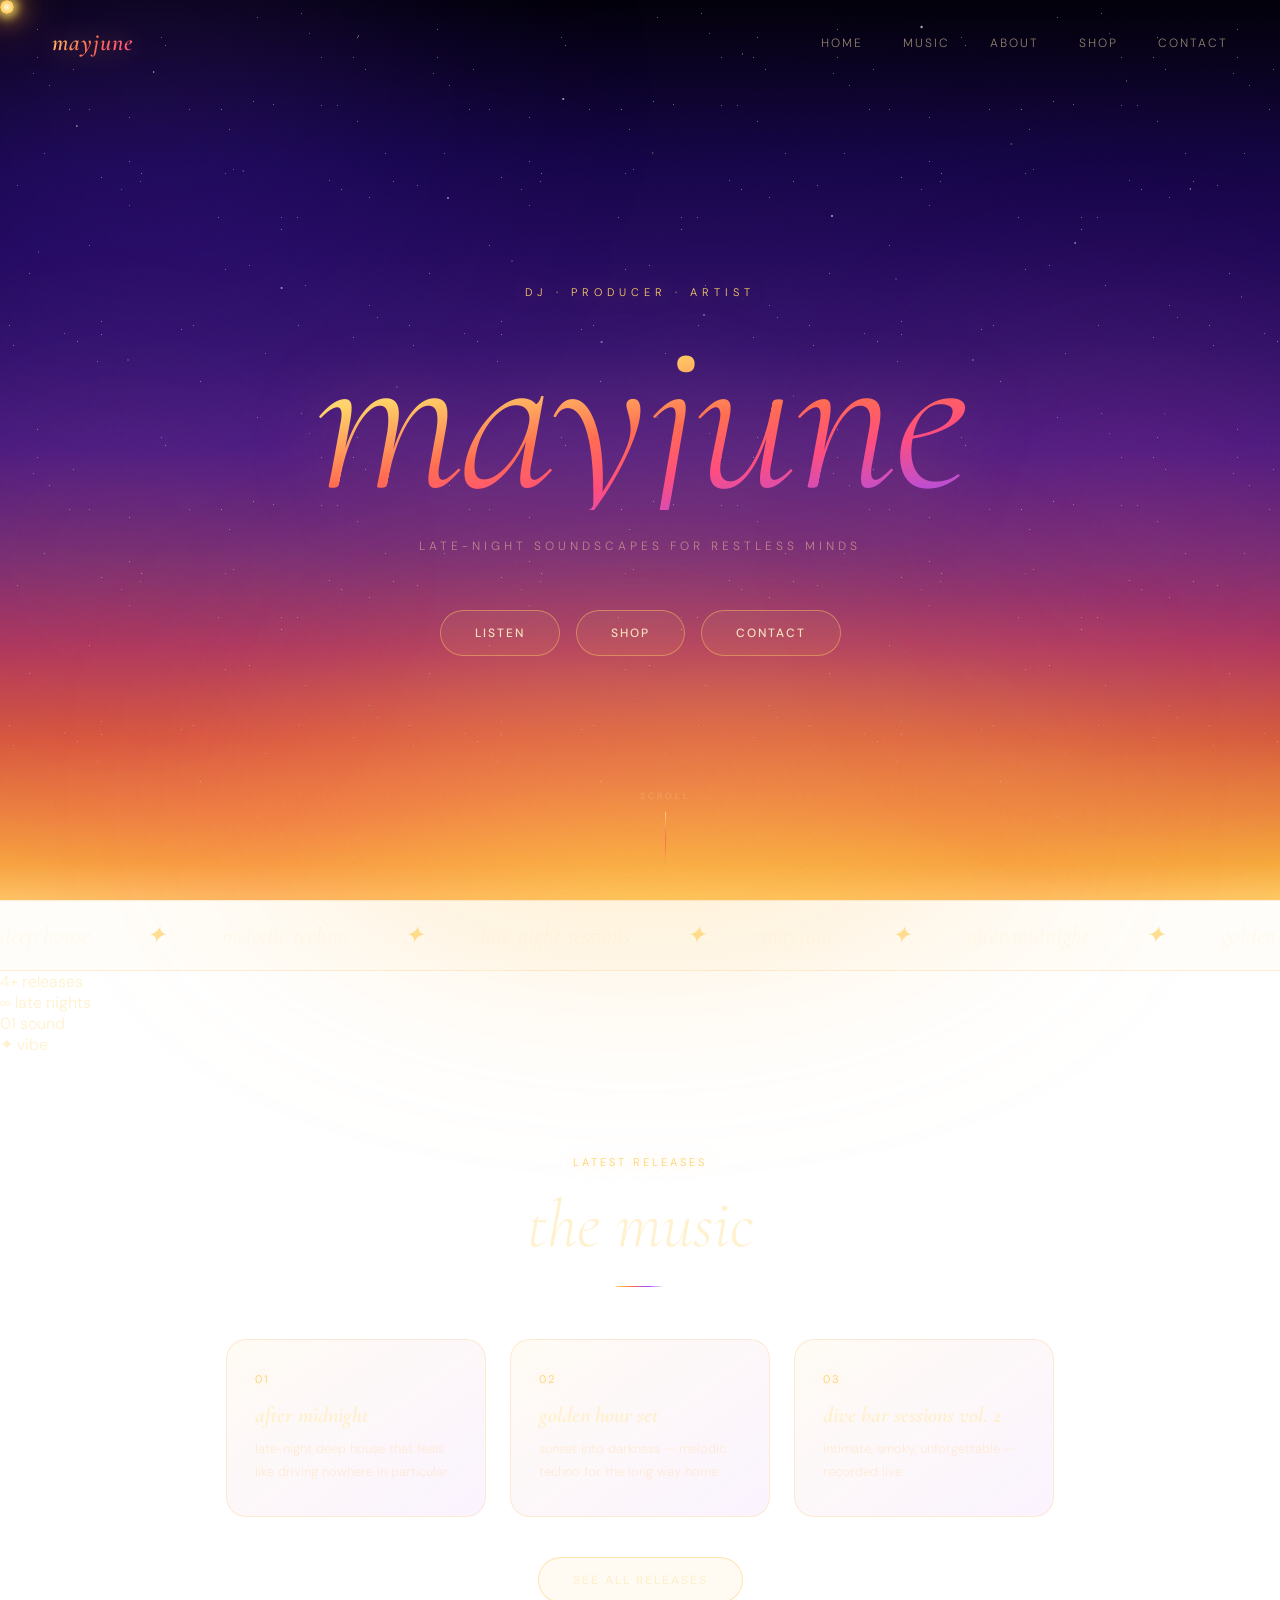
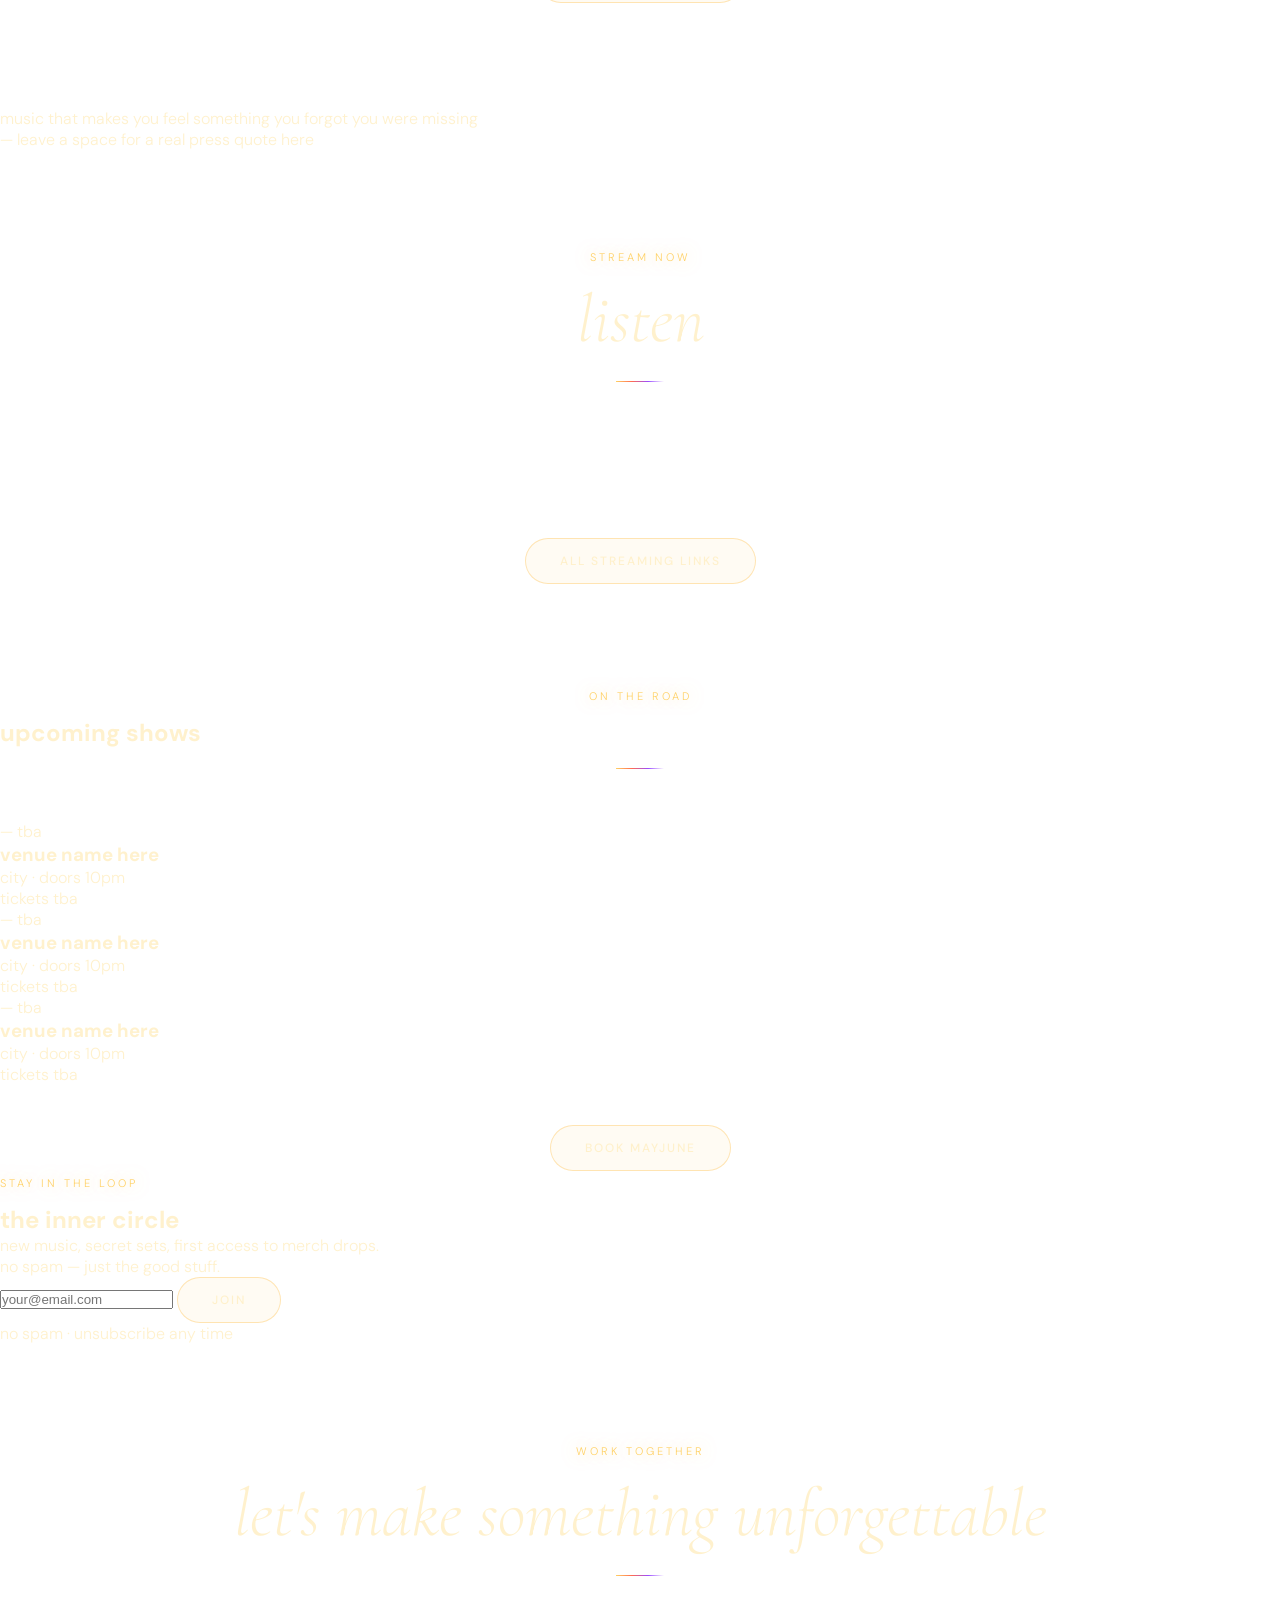
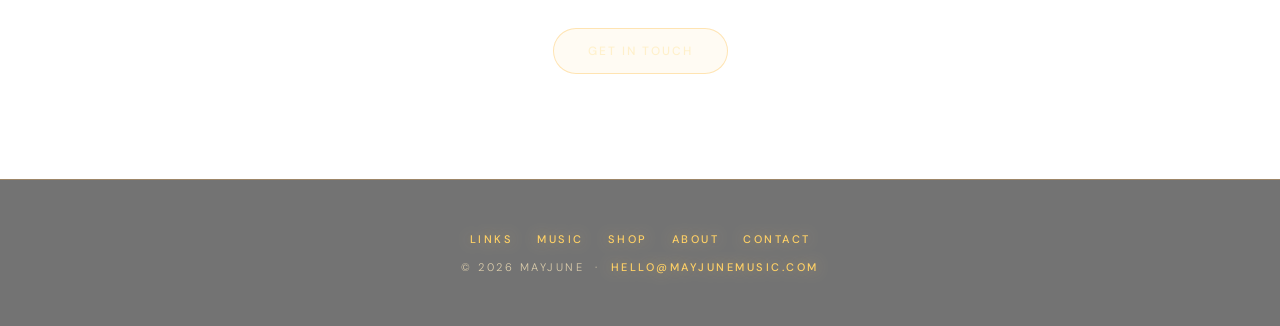
==== commit 4cfeaabd: "Update index.html" ====
--- a/index.html
+++ b/index.html
@@ -1,4 +1,5 @@
 <!DOCTYPE html>
+
 <html lang="en">
 <head>
   <meta charset="UTF-8">
@@ -15,6 +16,7 @@
 <div class="orb orb-1"></div>
 <div class="orb orb-2"></div>
 <div class="orb orb-3"></div>
+<div class="orb orb-4"></div>
 
 <nav id="nav">
   <h2>mayjune</h2>
@@ -30,6 +32,8 @@
   </div>
 </nav>
 
+<!-- ══ HERO ══ -->
+
 <section class="hero">
   <p class="hero-eyebrow">dj · producer · artist</p>
   <h1>mayjune</h1>
@@ -44,6 +48,8 @@
     <div class="scroll-line"></div>
   </div>
 </section>
+
+<!-- ══ MARQUEE ══ -->
 
 <div class="marquee-wrap">
   <div class="marquee-track">
@@ -62,6 +68,29 @@
   </div>
 </div>
 
+<!-- ══ STATS ══ -->
+
+<div class="stats-row fade-in">
+  <div class="stat-block">
+    <span class="stat-num">4+</span>
+    <span class="stat-label">releases</span>
+  </div>
+  <div class="stat-block">
+    <span class="stat-num">∞</span>
+    <span class="stat-label">late nights</span>
+  </div>
+  <div class="stat-block">
+    <span class="stat-num">01</span>
+    <span class="stat-label">sound</span>
+  </div>
+  <div class="stat-block">
+    <span class="stat-num">✦</span>
+    <span class="stat-label">vibe</span>
+  </div>
+</div>
+
+<!-- ══ LATEST MUSIC ══ -->
+
 <section class="section">
   <span class="section-tag">latest releases</span>
   <h2>the music</h2>
@@ -70,31 +99,112 @@
     <div class="card fade-in">
       <span class="card-num">01</span>
       <h3>after midnight</h3>
-      <p>late-night deep house that feels like driving nowhere</p>
-    </div>
-    <div class="card fade-in" style="transition-delay: 0.1s">
+      <p>late-night deep house that feels like driving nowhere in particular</p>
+    </div>
+    <div class="card fade-in" style="transition-delay:0.1s">
       <span class="card-num">02</span>
       <h3>golden hour set</h3>
-      <p>sunset into darkness — melodic techno</p>
-    </div>
-    <div class="card fade-in" style="transition-delay: 0.2s">
+      <p>sunset into darkness — melodic techno for the long way home</p>
+    </div>
+    <div class="card fade-in" style="transition-delay:0.2s">
       <span class="card-num">03</span>
       <h3>dive bar sessions vol. 2</h3>
-      <p>intimate, smoky, unforgettable</p>
-    </div>
-  </div>
-</section>
+      <p>intimate, smoky, unforgettable — recorded live</p>
+    </div>
+  </div>
+  <div style="margin-top:40px;">
+    <a href="music.html" class="button fade-in" style="transition-delay:0.3s">see all releases</a>
+  </div>
+</section>
+
+<!-- ══ QUOTE STRIP ══ -->
+
+<div class="quote-strip fade-in">
+  <blockquote>
+    music that makes you feel something you forgot you were missing
+  </blockquote>
+  <span class="quote-source">— leave a space for a real press quote here</span>
+</div>
+
+<!-- ══ STREAM ══ -->
 
 <section class="section fade-in">
   <span class="section-tag">stream now</span>
   <h2>listen</h2>
   <div class="divider"></div>
+  <!-- Replace the src with your Spotify embed URL -->
   <iframe style="border-radius:14px"
     src="https://open.spotify.com/embed/track/4uLU6hMCjMI75M1A2tKUQC"
     width="100%" height="80" frameBorder="0"
     allow="autoplay; clipboard-write; encrypted-media; fullscreen">
   </iframe>
-</section>
+  <div style="margin-top:24px;">
+    <a href="links.html" class="button">all streaming links</a>
+  </div>
+</section>
+
+<!-- ══ UPCOMING SHOWS ══ -->
+
+<section class="shows-section fade-in">
+  <span class="section-tag" style="text-align:center;display:block;margin-bottom:14px;">on the road</span>
+  <h2>upcoming shows</h2>
+  <div class="divider"></div>
+  <div class="shows-list">
+    <!-- Add your real dates below — format: day / month / venue / city -->
+    <div class="show-row fade-in">
+      <div class="show-date">
+        <span class="show-date-day">—</span>
+        <span class="show-date-month">tba</span>
+      </div>
+      <div class="show-info">
+        <h3>venue name here</h3>
+        <p>city · doors 10pm</p>
+      </div>
+      <span class="show-tba">tickets tba</span>
+    </div>
+    <div class="show-row fade-in" style="transition-delay:0.1s">
+      <div class="show-date">
+        <span class="show-date-day">—</span>
+        <span class="show-date-month">tba</span>
+      </div>
+      <div class="show-info">
+        <h3>venue name here</h3>
+        <p>city · doors 10pm</p>
+      </div>
+      <span class="show-tba">tickets tba</span>
+    </div>
+    <div class="show-row fade-in" style="transition-delay:0.2s">
+      <div class="show-date">
+        <span class="show-date-day">—</span>
+        <span class="show-date-month">tba</span>
+      </div>
+      <div class="show-info">
+        <h3>venue name here</h3>
+        <p>city · doors 10pm</p>
+      </div>
+      <span class="show-tba">tickets tba</span>
+    </div>
+  </div>
+  <div style="text-align:center;margin-top:40px;">
+    <a href="contact.html" class="button fade-in">book mayjune</a>
+  </div>
+</section>
+
+<!-- ══ EMAIL LIST ══ -->
+
+<section class="email-section fade-in">
+  <span class="section-tag">stay in the loop</span>
+  <h2>the inner circle</h2>
+  <p>new music, secret sets, first access to merch drops.<br>no spam — just the good stuff.</p>
+  <!-- ⬇ Wire this up to Mailchimp / Klaviyo / ConvertKit — replace action URL -->
+  <form class="email-form-row" id="emailForm" action="#" method="post">
+    <input type="email" name="email" placeholder="your@email.com" required />
+    <button type="submit" class="button">join</button>
+  </form>
+  <p class="email-note">no spam · unsubscribe any time</p>
+</section>
+
+<!-- ══ CTA ══ -->
 
 <section class="section fade-in">
   <span class="section-tag">work together</span>
@@ -104,24 +214,41 @@
 </section>
 
 <footer>
+  <div style="margin-bottom:14px;display:flex;gap:24px;justify-content:center;flex-wrap:wrap;">
+    <a href="links.html">links</a>
+    <a href="music.html">music</a>
+    <a href="shop.html">shop</a>
+    <a href="about.html">about</a>
+    <a href="contact.html">contact</a>
+  </div>
   © 2026 mayjune &nbsp;·&nbsp; <a href="mailto:hello@mayjunemusic.com">hello@mayjunemusic.com</a>
 </footer>
 
 <script src="cursor.js"></script>
+
 <script>
-  // Mobile nav toggle
+  // Mobile nav
   const toggle = document.getElementById('navToggle');
   const links  = document.getElementById('navLinks');
   toggle.addEventListener('click', () => {
     toggle.classList.toggle('open');
     links.classList.toggle('open');
   });
-  links.querySelectorAll('a').forEach(a => {
-    a.addEventListener('click', () => {
-      toggle.classList.remove('open');
-      links.classList.remove('open');
+  links.querySelectorAll('a').forEach(a => a.addEventListener('click', () => {
+    toggle.classList.remove('open'); links.classList.remove('open');
+  }));
+
+  // Email form submit → success overlay
+  document.getElementById('emailForm').addEventListener('submit', function(e) {
+    e.preventDefault();
+    // ↓ Add your actual form submission logic here (Mailchimp API, Klaviyo, etc.)
+    window.mjShowSuccess({
+      title: "you're in ✦",
+      sub: "welcome to the inner circle"
     });
+    this.reset();
   });
 </script>
+
 </body>
 </html>
--- a/styles.css
+++ b/styles.css
@@ -1058,4 +1058,4 @@
 @media (max-width: 480px) {
   .shop-grid { grid-template-columns: 1fr; }
   .hero h1 { letter-spacing: -2px; }
-}+}
